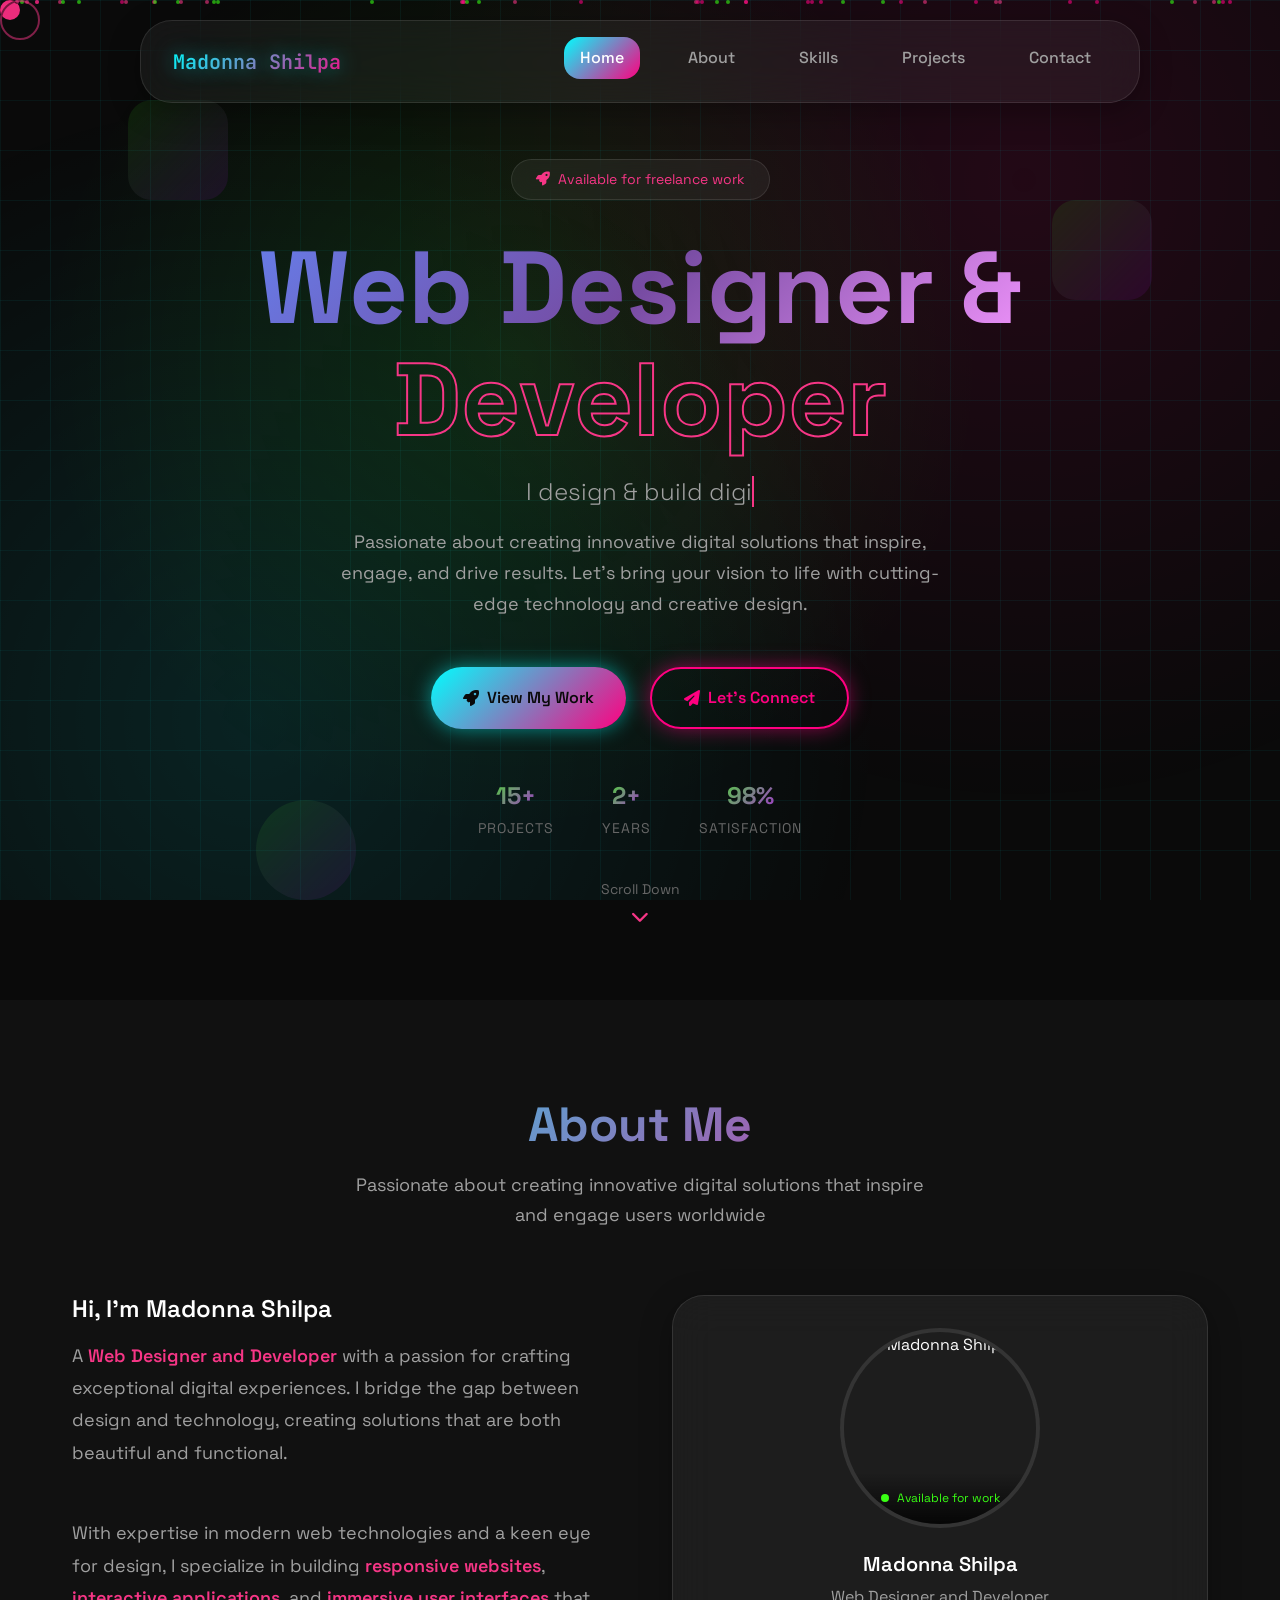
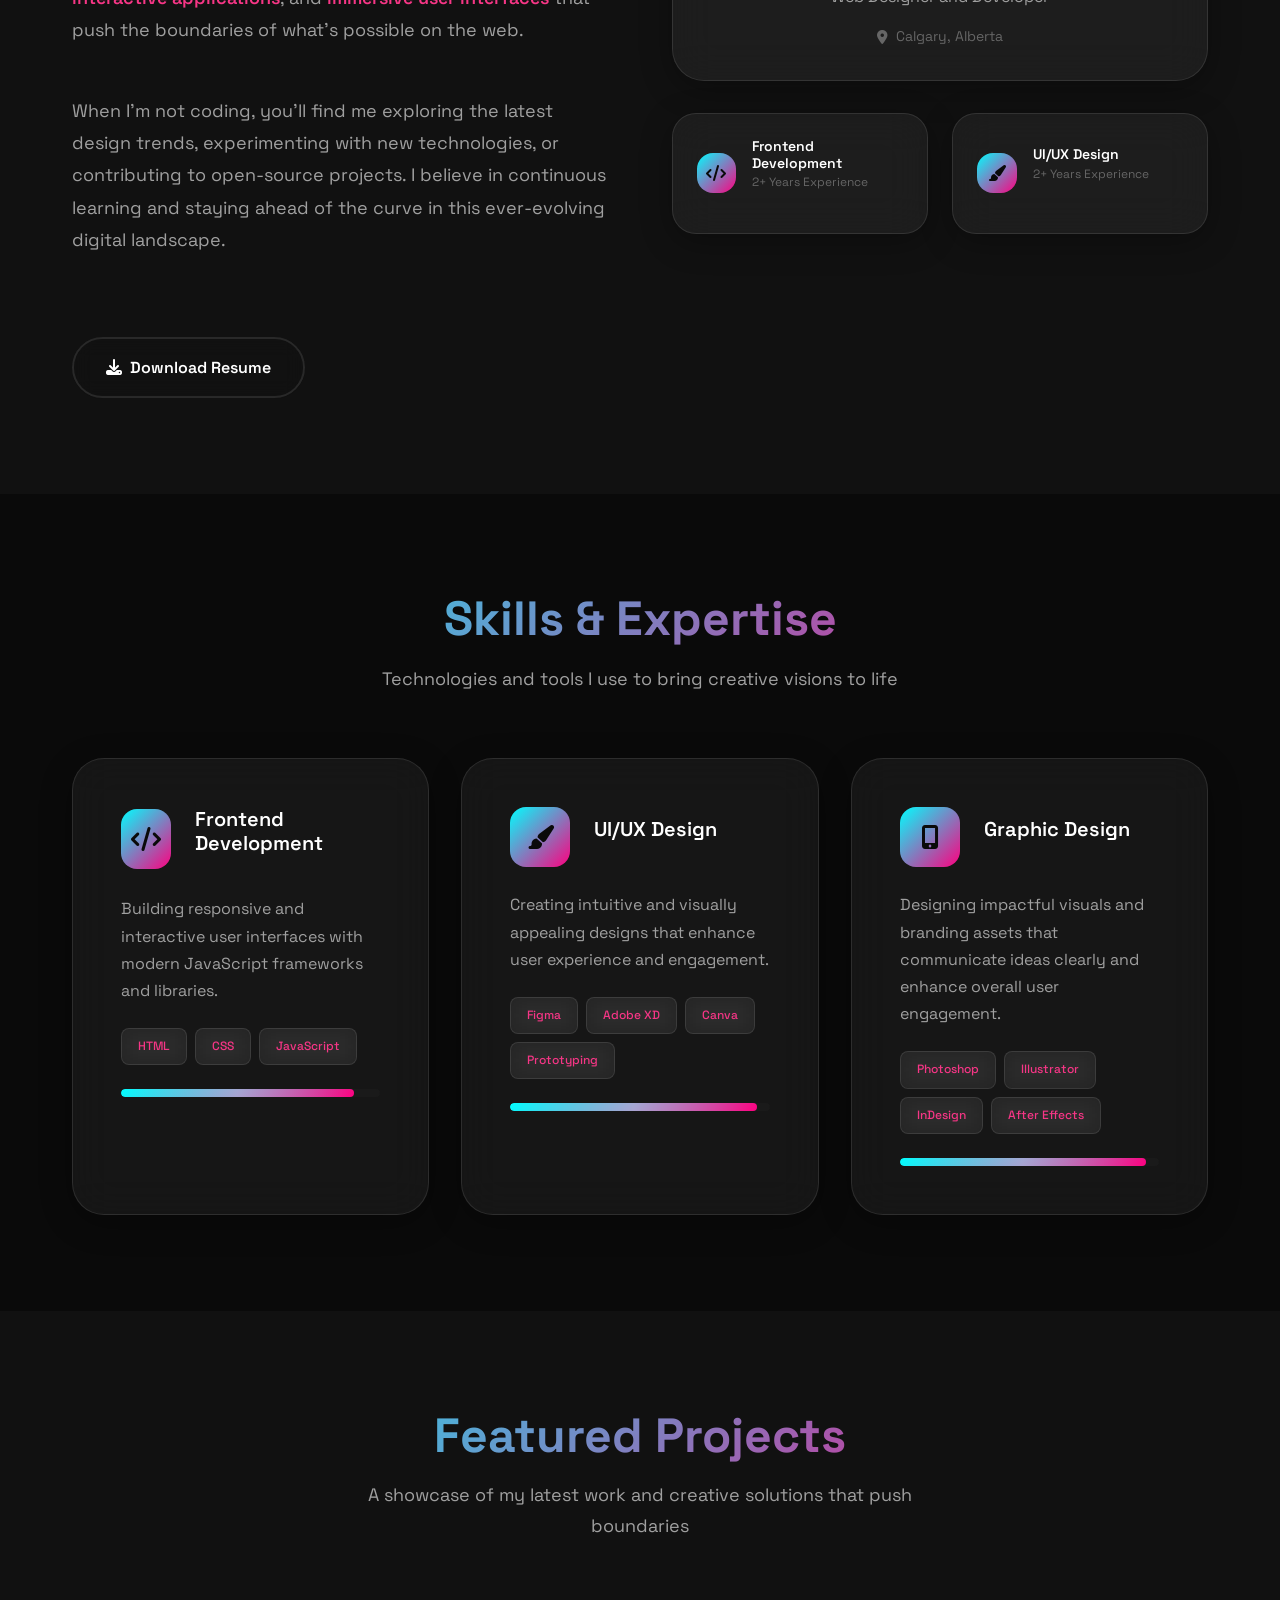
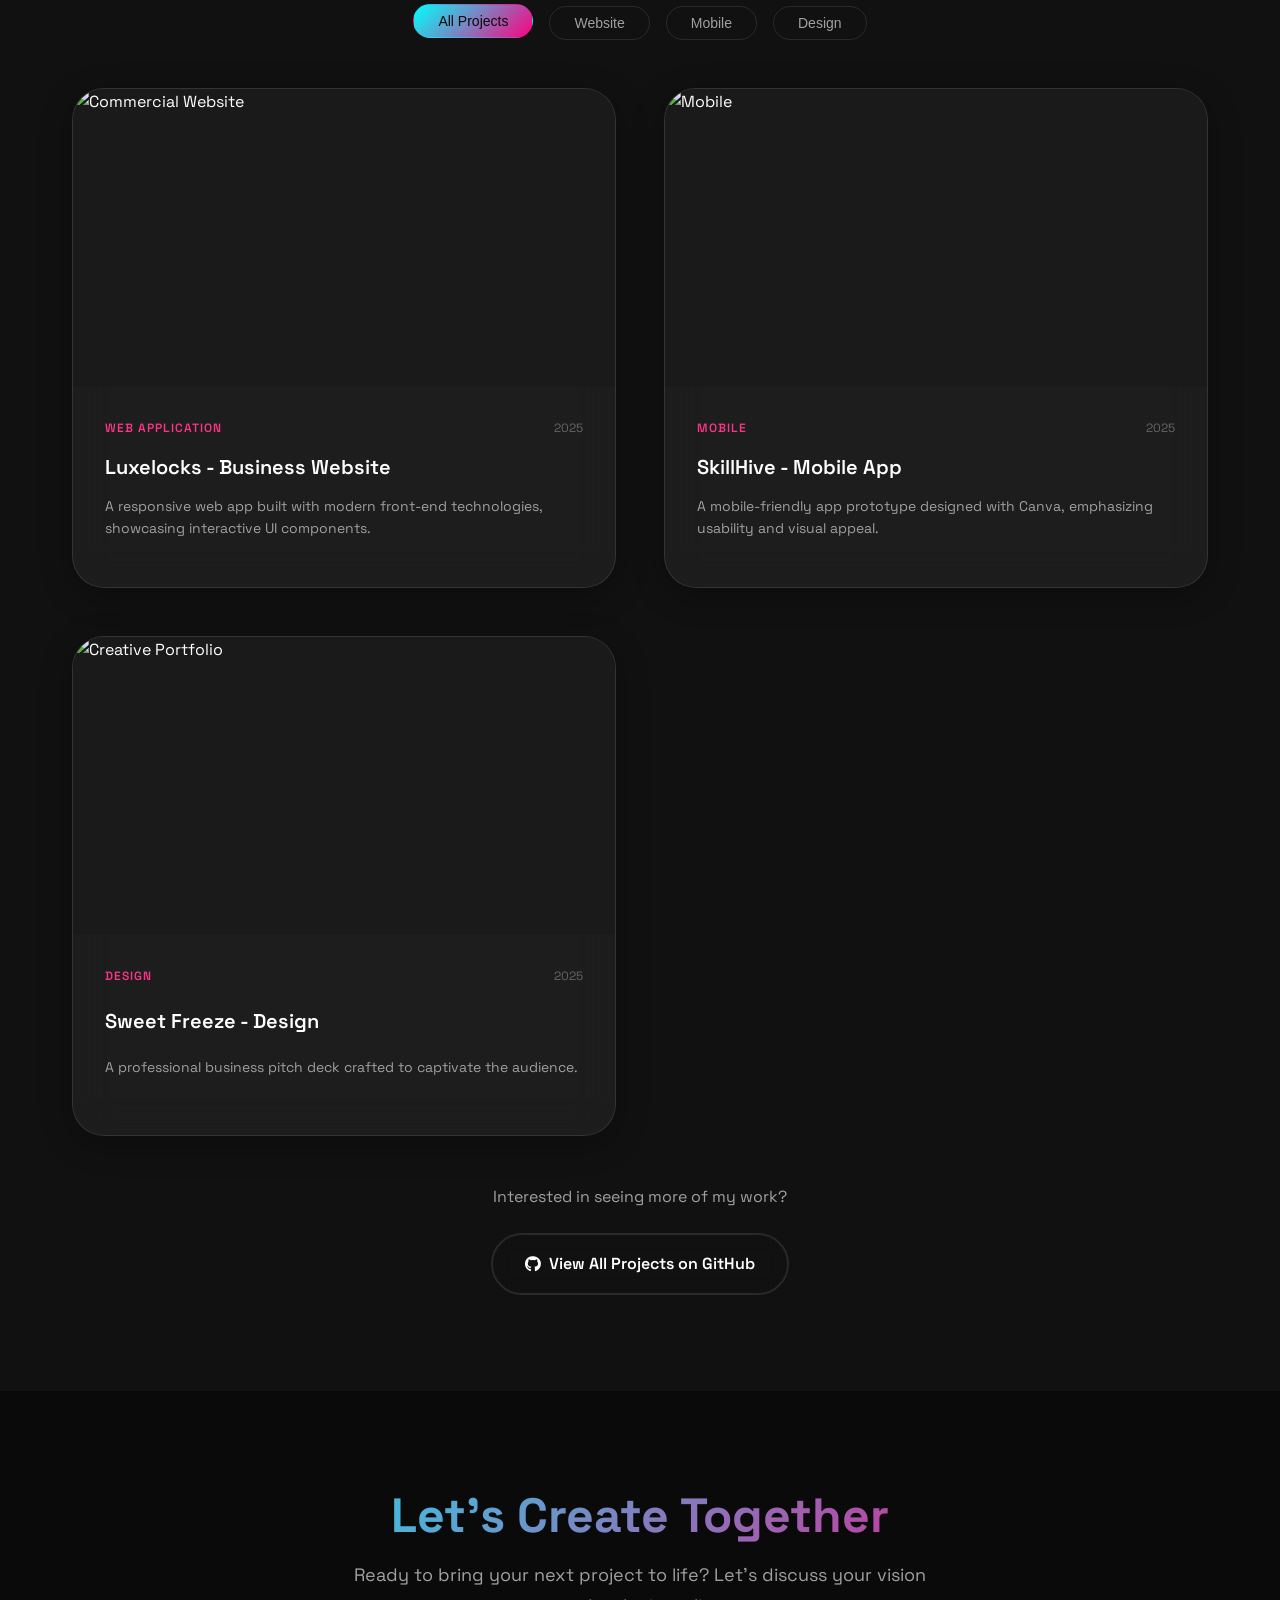
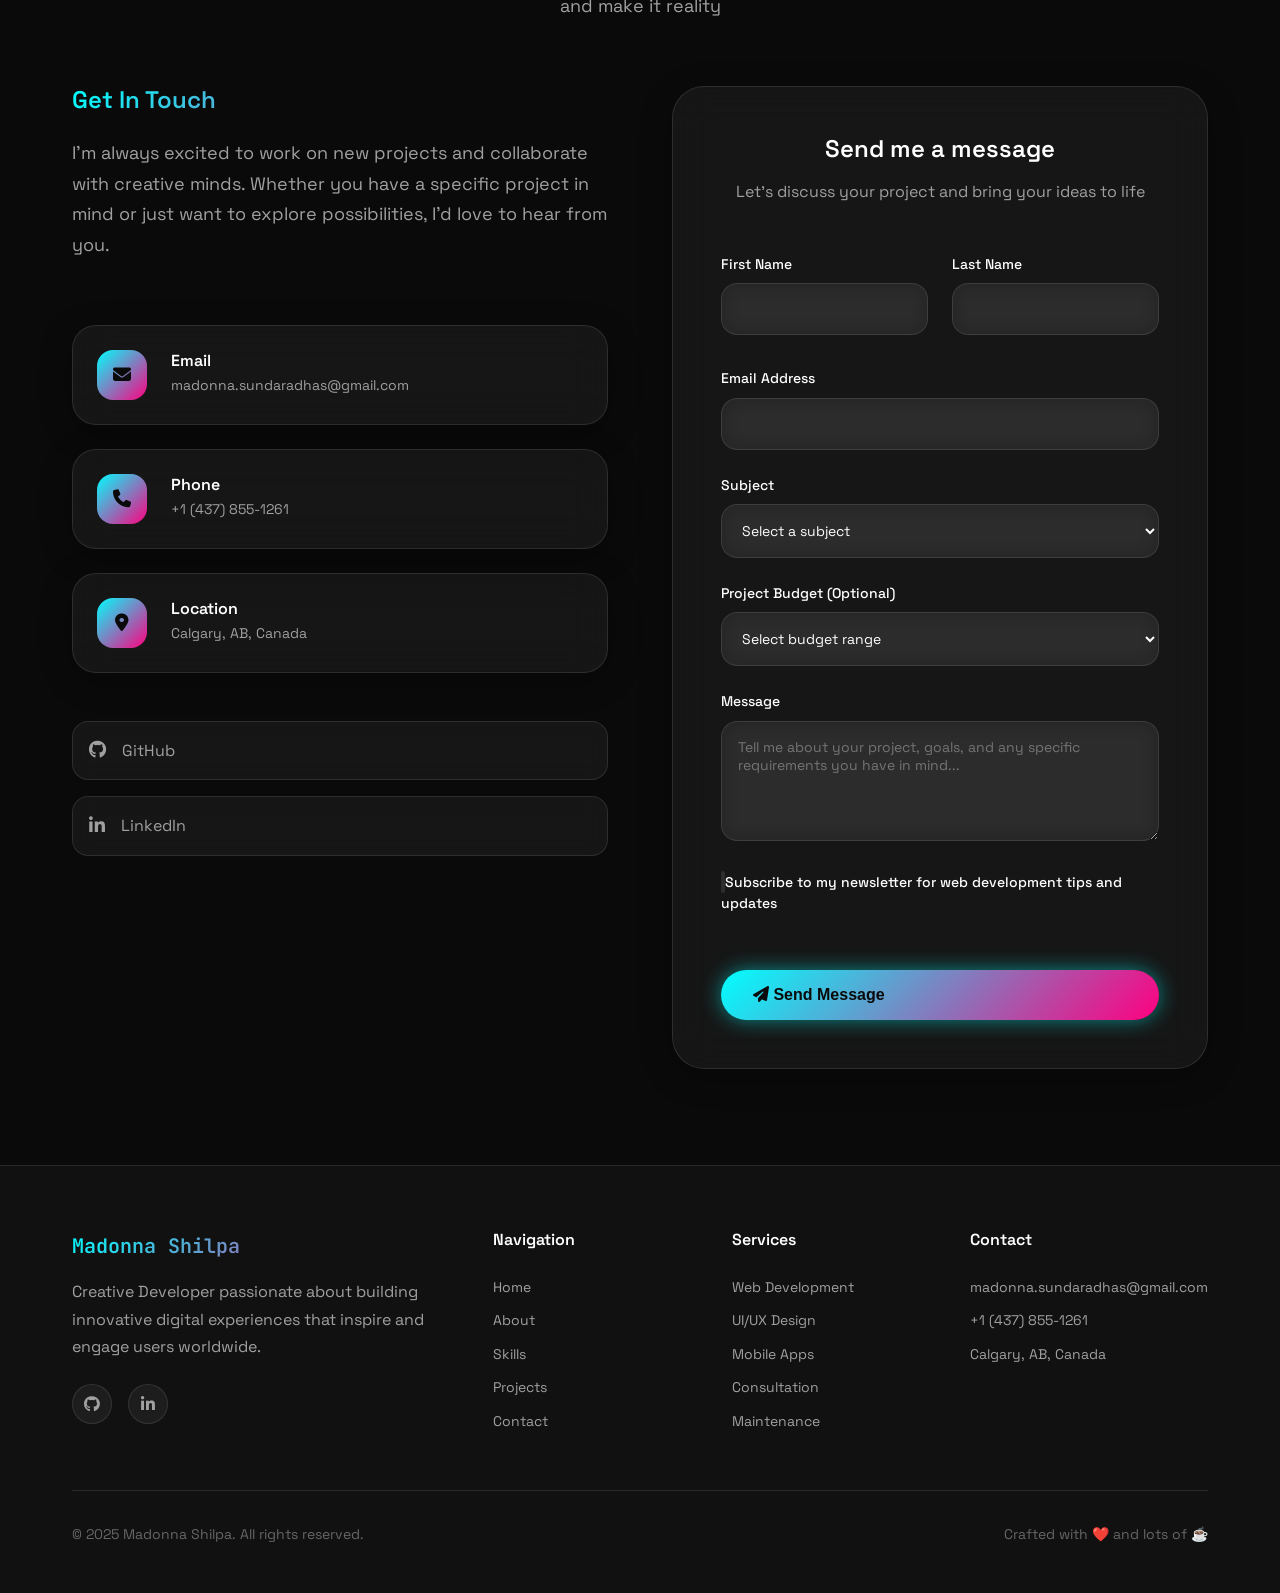
==== index.html @ b942487c "Add files via upload HTML, CSS and JS file" ====
<!DOCTYPE html>
<html lang="en">

<head>
    <meta charset="UTF-8">
    <meta name="viewport" content="width=device-width, initial-scale=1.0">
    <meta name="description"
        content="Madonna Shilpa - Web Designer and Developer specializing in modern web experiences and innovative digital solutions">
    <meta name="keywords" content="web developer, ui designer, creative developer, portfolio, modern web design">
    <meta name="author" content="Madonna Shilpa">

    <!-- Open Graph Meta Tags -->
    <meta property="og:title" content="Madonna Shilpa - Web Designer and Developer">
    <meta property="og:description" content="Innovative digital experiences that push boundaries">
    <meta property="og:type" content="website">
    <meta property="og:url" content="https://yourwebsite.com">
    <meta property="og:image" content="https://yourwebsite.com/assets/images/og-image.jpg">

    <!-- Twitter Meta Tags -->
    <meta name="twitter:card" content="summary_large_image">
    <meta name="twitter:title" content="Madonna Shilpa - Creative Developer">
    <meta name="twitter:description" content="Innovative digital experiences that push boundaries">

    <title>Madonna Shilpa - Creative Developer | Modern Web Design & Development</title>

    <!-- Favicon -->
    <link rel="icon" type="image/x-icon" href="assets/images/favicon.ico">
    <link rel="apple-touch-icon" href="assets/images/apple-touch-icon.png">

    <!-- Preload Critical Resources -->
    <link rel="preconnect" href="https://fonts.googleapis.com">
    <link rel="preconnect" href="https://fonts.gstatic.com" crossorigin>

    <!-- Google Fonts -->
    <link
        href="https://fonts.googleapis.com/css2?family=Space+Grotesk:wght@300;400;500;600;700&family=JetBrains+Mono:wght@400;500;600&display=swap"
        rel="stylesheet">

    <!-- Font Awesome Icons -->
    <link rel="stylesheet" href="https://cdnjs.cloudflare.com/ajax/libs/font-awesome/6.5.0/css/all.min.css"
        integrity="sha512-Avb2QiuDEEvB4bZJYdft2mNjVShBftLdPG8FJ0V7irTLQ8Uo0qcPxh4Plq7G5tGm0rU+1SPhVotteLpBERwTkw=="
        crossorigin="anonymous" referrerpolicy="no-referrer">

    <!-- Main Stylesheet -->
    <link rel="stylesheet" href="styles.css">
</head>

<body>
    <!-- Loading Screen -->
    <div class="loader" id="loader">
        <div class="loader-content">
            <div class="loader-text">LOADING</div>
            <div class="loader-progress">
                <div class="loader-bar"></div>
            </div>
        </div>
    </div>

    <!-- Custom Cursor -->
    <div class="cursor" id="cursor"></div>
    <div class="cursor-follower" id="cursorFollower"></div>

    <!-- Animated Background -->
    <div class="bg-animation">
        <div class="neural-network"></div>
        <div class="floating-particles" id="particles"></div>
        <div class="grid-overlay"></div>
    </div>

    <!-- Navigation -->
    <nav class="navbar glass" id="navbar">
        <div class="nav-container">
            <div class="logo">
                <span>Madonna Shilpa</span>
            </div>
            <ul class="nav-menu" id="navMenu">
                <li><a href="#home" class="nav-link active"><span>Home</span></a></li>
                <li><a href="#about" class="nav-link"><span>About</span></a></li>
                <li><a href="#skills" class="nav-link"><span>Skills</span></a></li>
                <li><a href="#projects" class="nav-link"><span>Projects</span></a></li>
                <li><a href="#contact" class="nav-link"><span>Contact</span></a></li>
            </ul>
            <button class="hamburger" id="hamburger" aria-label="Toggle mobile menu">
                <span></span>
                <span></span>
                <span></span>
            </button>
        </div>
    </nav>

    <!-- Hero Section -->
    <section id="home" class="hero">
        <!-- 3D Floating Elements -->
        <div class="floating-3d"></div>
        <div class="floating-3d"></div>
        <div class="floating-3d"></div>

        <div class="hero-content">
            <div class="hero-badge fade-in">
                <i class="fas fa-rocket"></i>
                Available for freelance work
            </div>

            <h1 class="hero-title fade-in">
                <span class="text-gradient">Web Designer &</span><br>
                <span class="text-outline">Developer</span>
            </h1>

            <p class="hero-subtitle fade-in">
                I design & build <span class="typing-text" id="typingText">digital experiences</span>
            </p>

            <p class="hero-description fade-in">
                Passionate about creating innovative digital solutions that inspire, engage, and drive results.
                Let's bring your vision to life with cutting-edge technology and creative design.
            </p>

            <div class="hero-buttons fade-in">
                <a href="#projects" class="btn btn-primary">
                    <i class="fas fa-rocket"></i>
                    <span>View My Work</span>
                </a>
                <a href="#contact" class="btn btn-secondary">
                    <i class="fas fa-paper-plane"></i>
                    <span>Let's Connect</span>
                </a>
            </div>

            <div class="hero-stats fade-in">
                <div class="stat">
                    <span class="stat-number">15+</span>
                    <span class="stat-label">Projects</span>
                </div>
                <div class="stat">
                    <span class="stat-number">2+</span>
                    <span class="stat-label">Years</span>
                </div>
                <div class="stat">
                    <span class="stat-number">98%</span>
                    <span class="stat-label">Satisfaction</span>
                </div>
            </div>
        </div>

        <div class="hero-scroll">
            <div class="scroll-indicator">
                <span>Scroll Down</span>
                <i class="fas fa-chevron-down"></i>
            </div>
        </div>
    </section>

    <!-- About Section -->
    <section id="about" class="about section">
        <div class="container">
            <div class="section-header fade-in">
                <h2 class="section-title">About Me</h2>
                <p class="section-subtitle">
                    Passionate about creating innovative digital solutions that inspire and engage users worldwide
                </p>
            </div>

            <div class="about-content">
                <div class="about-text slide-left">
                    <div class="text-block">
                        <h3>Hi, I'm Madonna Shilpa</h3>
                        <p>
                            A <span class="highlight-text">Web Designer and Developer</span> with a passion for crafting
                            exceptional digital experiences.
                            I bridge the gap between design and technology, creating solutions that are both beautiful
                            and functional.
                        </p>
                    </div>

                    <div class="text-block">
                        <p>
                            With expertise in modern web technologies and a keen eye for design, I specialize in
                            building
                            <span class="highlight-text">responsive websites</span>, <span
                                class="highlight-text">interactive applications</span>,
                            and <span class="highlight-text">immersive user interfaces</span> that push the boundaries
                            of what's possible on the web.
                        </p>
                    </div>

                    <div class="text-block">
                        <p>
                            When I'm not coding, you'll find me exploring the latest design trends, experimenting with
                            new technologies,
                            or contributing to open-source projects. I believe in continuous learning and staying ahead
                            of the curve
                            in this ever-evolving digital landscape.
                        </p>
                    </div>

                    <div class="about-cta">
                        <a href="assets/files/resume.pdf" class="btn btn-outline" target="_blank">
                            <i class="fas fa-download"></i>
                            Download Resume
                        </a>
                    </div>
                </div>

                <div class="about-visual slide-right">
                    <div class="profile-card glass">
                        <div class="profile-image">
                            <!-- Replace with your actual photo -->
                            <img src="assets/images/profile.jpg" alt="Madonna Shilpa" loading="lazy">
                            <div class="profile-overlay">
                                <div class="profile-status">
                                    <span class="status-dot"></span>
                                    Available for work
                                </div>
                            </div>
                        </div>

                        <div class="profile-info">
                            <h4>Madonna Shilpa</h4>
                            <p>Web Designer and Developer</p>
                            <div class="profile-location">
                                <i class="fas fa-map-marker-alt"></i>
                                Calgary, Alberta
                            </div>
                        </div>
                    </div>

                    <div class="experience-grid">
                        <div class="experience-item glass">
                            <div class="exp-icon">
                                <i class="fas fa-code"></i>
                            </div>
                            <div class="exp-content">
                                <h5>Frontend Development</h5>
                                <p>2+ Years Experience</p>
                            </div>
                        </div>

                        <div class="experience-item glass">
                            <div class="exp-icon">
                                <i class="fas fa-paint-brush"></i>
                            </div>
                            <div class="exp-content">
                                <h5>UI/UX Design</h5>
                                <p>2+ Years Experience</p>
                            </div>
                        </div>
                    </div>
                </div>
            </div>
        </div>
    </section>

    <!-- Skills Section -->
    <section id="skills" class="skills section">
        <div class="container">
            <div class="section-header fade-in">
                <h2 class="section-title">Skills & Expertise</h2>
                <p class="section-subtitle">
                    Technologies and tools I use to bring creative visions to life
                </p>
            </div>

            <div class="skills-container">
                <div class="skill-card glass fade-in">
                    <div class="skill-header">
                        <div class="skill-icon">
                            <i class="fas fa-code"></i>
                        </div>
                        <h3 class="skill-title">Frontend Development</h3>
                    </div>
                    <p class="skill-description">
                        Building responsive and interactive user interfaces with modern JavaScript frameworks and
                        libraries.
                    </p>
                    <div class="skill-technologies">
                        <span class="tech-tag">HTML</span>
                        <span class="tech-tag">CSS</span>
                        <span class="tech-tag">JavaScript</span>
                    </div>
                    <div class="skill-progress">
                        <div class="skill-progress-bar" data-width="90%"></div>
                    </div>
                </div>

                <div class="skill-card glass fade-in">
                    <div class="skill-header">
                        <div class="skill-icon">
                            <i class="fas fa-paint-brush"></i>
                        </div>
                        <h3 class="skill-title">UI/UX Design</h3>
                    </div>
                    <p class="skill-description">
                        Creating intuitive and visually appealing designs that enhance user experience and engagement.
                    </p>
                    <div class="skill-technologies">
                        <span class="tech-tag">Figma</span>
                        <span class="tech-tag">Adobe XD</span>
                        <span class="tech-tag">Canva</span>
                        <span class="tech-tag">Prototyping</span>
                    </div>
                    <div class="skill-progress">
                        <div class="skill-progress-bar" data-width="95%"></div>
                    </div>
                </div>

                <div class="skill-card glass fade-in">
                    <div class="skill-header">
                        <div class="skill-icon">
                            <i class="fas fa-mobile-alt"></i>
                        </div>
                        <h3 class="skill-title">Graphic Design</h3>
                    </div>
                    <p class="skill-description">
                        Designing impactful visuals and branding assets that communicate ideas clearly and enhance overall user engagement.
                    </p>
                    <div class="skill-technologies">
                        <span class="tech-tag">Photoshop</span>
                        <span class="tech-tag">Illustrator</span>
                        <span class="tech-tag">InDesign</span>
                        <span class="tech-tag">After Effects</span>
                    </div>
                    <div class="skill-progress">
                        <div class="skill-progress-bar" data-width="95%"></div>
                    </div>
                </div>
            </div>
        </div>
    </section>

    <!-- Projects Section -->
    <section id="projects" class="projects section">
        <div class="container">
            <div class="section-header fade-in">
                <h2 class="section-title">Featured Projects</h2>
                <p class="section-subtitle">
                    A showcase of my latest work and creative solutions that push boundaries
                </p>
            </div>

            <div class="projects-filter fade-in">
                <button class="filter-btn active" data-filter="all">All Projects</button>
                <button class="filter-btn" data-filter="web">Website</button>
                <button class="filter-btn" data-filter="mobile">Mobile</button>
                <button class="filter-btn" data-filter="design">Design</button>
            </div>

            <div class="projects-grid">
                <article class="project-card glass fade-in" data-category="web">
                    <div class="project-image">
                        <img src="assets/images/projects/website.jpg" alt="Commercial Website" loading="lazy">
                        <div class="project-overlay">
                            <div class="project-links">
                                <a href="https://madonna1094.github.io/cprg-218-lab-5/" class="project-link" aria-label="View Live Demo">
                                    <i class="fas fa-external-link-alt"></i>
                                </a>
                                <a href="https://github.com/Madonna1094/cprg-218-lab-5.git" class="project-link" aria-label="View Source Code">
                                    <i class="fab fa-github"></i>
                                </a>
                            </div>
                        </div>
                    </div>
                    <div class="project-content">
                        <div class="project-meta">
                            <span class="project-type">Web Application</span>
                            <span class="project-year">2025</span>
                        </div>
                        <h3 class="project-title">Luxelocks - Business Website</h3>
                        <p class="project-description">
                            A responsive web app built with modern front-end technologies, showcasing interactive UI components.
                        </p>
                    </div>
                </article>

                <article class="project-card glass fade-in" data-category="mobile">
                    <div class="project-image">
                        <img src="assets/images/projects/mobileapp.jpg" alt="Mobile" loading="lazy">
                        <div class="project-overlay">
                            <div class="project-links">
                                <a href="https://madonnashilpauxdesign.my.canva.site/" class="project-link" aria-label="View Live Demo">
                                    <i class="fas fa-external-link-alt"></i>
                                </a>
                            </div>
                        </div>
                    </div>
                    <div class="project-content">
                        <div class="project-meta">
                            <span class="project-type">Mobile</span>
                            <span class="project-year">2025</span>
                        </div>
                        <h3 class="project-title">SkillHive - Mobile App</h3>
                        <p class="project-description">
                            A mobile-friendly app prototype designed with Canva, emphasizing usability and visual appeal.
                        </p>
                    </div>
                </article>

                <article class="project-card glass fade-in" data-category="design">
                    <div class="project-image">
                        <img src="assets/images/projects/graphicdesign.jpg" alt="Creative Portfolio" loading="lazy">
                        <div class="project-overlay">
                            <div class="project-links">
                                <a href="https://madonnashilpauxdesign.my.canva.site/white-green-simple-and-professional-business-pitch-deck-presentation" class="project-link" aria-label="View Live Demo">
                                    <i class="fas fa-external-link-alt"></i>
                                </a>
                            </div>
                        </div>
                    </div>
                    <div class="project-content">
                        <div class="project-meta">
                            <span class="project-type">Design</span>
                            <span class="project-year">2025</span>
                        </div>
                        <h3 class="project-title">Sweet Freeze - Design</h3>
                        <p class="project-description">
                            A professional business pitch deck crafted to captivate the audience.
                        </p>
                    </div>
                </article>
            </div>

            <div class="projects-cta fade-in">
                <p>Interested in seeing more of my work?</p>
                <a href="https://github.com/Madonna1094/" class="btn btn-outline" target="_blank">
                    <i class="fab fa-github"></i>
                    View All Projects on GitHub
                </a>
            </div>
        </div>
    </section>

    <!-- Contact Section -->
    <section id="contact" class="contact section">
        <div class="container">
            <div class="section-header fade-in">
                <h2 class="section-title">Let's Create Together</h2>
                <p class="section-subtitle">
                    Ready to bring your next project to life? Let's discuss your vision and make it reality
                </p>
            </div>

            <div class="contact-container">
                <div class="contact-info slide-left">
                    <div class="contact-intro">
                        <h3>Get In Touch</h3>
                        <p>
                            I'm always excited to work on new projects and collaborate with creative minds.
                            Whether you have a specific project in mind or just want to explore possibilities,
                            I'd love to hear from you.
                        </p>
                    </div>

                    <div class="contact-methods">
                        <div class="contact-method glass">
                            <div class="method-icon">
                                <i class="fas fa-envelope"></i>
                            </div>
                            <div class="method-info">
                                <h4>Email</h4>
                                <a href="mailto:madonna.sundaradhas@gmail.com">madonna.sundaradhas@gmail.com</a>
                            </div>
                        </div>

                        <div class="contact-method glass">
                            <div class="method-icon">
                                <i class="fas fa-phone"></i>
                            </div>
                            <div class="method-info">
                                <h4>Phone</h4>
                                <a href="tel:+14378551261">+1 (437) 855-1261</a>
                            </div>
                        </div>

                        <div class="contact-method glass">
                            <div class="method-icon">
                                <i class="fas fa-map-marker-alt"></i>
                            </div>
                            <div class="method-info">
                                <h4>Location</h4>
                                <span>Calgary, AB, Canada</span>
                            </div>
                        </div>
                    </div>

                    <div class="social-links">
                        <a href="https://github.com/yourusername" class="social-link" target="_blank"
                            aria-label="GitHub">
                            <i class="fab fa-github"></i>
                            <span>GitHub</span>
                        </a>
                        <a href="https://www.linkedin.com/in/madonna-shilpa-a2a618138/" class="social-link" target="_blank"
                            aria-label="LinkedIn">
                            <i class="fab fa-linkedin-in"></i>
                            <span>LinkedIn</span>
                        </a>
                        <!-- <a href="https://twitter.com/yourusername" class="social-link" target="_blank"
                            aria-label="Twitter">
                            <i class="fab fa-twitter"></i>
                            <span>Twitter</span>
                        </a>
                        <a href="https://dribbble.com/yourusername" class="social-link" target="_blank"
                            aria-label="Dribbble">
                            <i class="fab fa-dribbble"></i>
                            <span>Dribbble</span>
                        </a>
                        <a href="https://behance.net/yourusername" class="social-link" target="_blank"
                            aria-label="Behance">
                            <i class="fab fa-behance"></i>
                            <span>Behance</span>
                        </a> -->
                    </div>
                </div>

                <form class="contact-form glass slide-right" id="contactForm" novalidate>
                    <div class="form-header">
                        <h3>Send me a message</h3>
                        <p>Let's discuss your project and bring your ideas to life</p>
                    </div>

                    <div class="form-row">
                        <div class="form-group">
                            <label for="firstName">First Name</label>
                            <input type="text" id="firstName" name="firstName" required>
                            <span class="form-error"></span>
                        </div>
                        <div class="form-group">
                            <label for="lastName">Last Name</label>
                            <input type="text" id="lastName" name="lastName" required>
                            <span class="form-error"></span>
                        </div>
                    </div>

                    <div class="form-group">
                        <label for="email">Email Address</label>
                        <input type="email" id="email" name="email" required>
                        <span class="form-error"></span>
                    </div>

                    <div class="form-group">
                        <label for="subject">Subject</label>
                        <select id="subject" class="subject" name="subject" required>
                            <option value="">Select a subject</option>
                            <option value="web-development">Web Development</option>
                            <option value="ui-ux-design">UI/UX Design</option>
                            <option value="consultation">Consultation</option>
                            <option value="collaboration">Collaboration</option>
                            <option value="other">Other</option>
                        </select>
                        <span class="form-error"></span>
                    </div>

                    <div class="form-group">
                        <label for="budget">Project Budget (Optional)</label>
                        <select id="budget" class="subject" name="budget">
                            <option value="">Select budget range</option>
                            <option value="under-5k">Under $5,000</option>
                            <option value="5k-10k">$5,000 - $10,000</option>
                            <option value="10k-25k">$10,000 - $25,000</option>
                            <option value="25k-plus">$25,000+</option>
                        </select>
                    </div>

                    <div class="form-group">
                        <label for="message">Message</label>
                        <textarea id="message" name="message" required
                            placeholder="Tell me about your project, goals, and any specific requirements you have in mind..."></textarea>
                        <span class="form-error"></span>
                    </div>

                    <div class="form-group checkbox-group">
                        <label class="checkbox-label">
                            <input type="checkbox" id="newsletter" name="newsletter">
                            <span class="checkbox-custom"></span>
                            Subscribe to my newsletter for web development tips and updates
                        </label>
                    </div>

                    <button type="submit" class="btn btn-primary btn-submit">
                        <span class="btn-text">
                            <i class="fas fa-paper-plane"></i>
                            Send Message
                        </span>
                        <span class="btn-loading">
                            <i class="fas fa-spinner fa-spin"></i>
                            Sending...
                        </span>
                    </button>

                    <div class="form-success" id="formSuccess">
                        <i class="fas fa-check-circle"></i>
                        <p>Thank you! Your message has been sent successfully. I'll get back to you within 24 hours.</p>
                    </div>
                </form>
            </div>
        </div>
    </section>

    <!-- Footer -->
    <footer class="footer">
        <div class="container">
            <div class="footer-content">
                <div class="footer-info">
                    <div class="footer-logo">
                        <span>Madonna Shilpa</span>
                    </div>
                    <p class="footer-description">
                        Creative Developer passionate about building innovative digital experiences
                        that inspire and engage users worldwide.
                    </p>
                    <div class="footer-social">
                        <a href="https://github.com/Madonna1094/" target="_blank" aria-label="GitHub">
                            <i class="fab fa-github"></i>
                        </a>
                        <a href="https://www.linkedin.com/in/madonna-shilpa-a2a618138/" target="_blank" aria-label="LinkedIn">
                            <i class="fab fa-linkedin-in"></i>
                        </a>
                        <!-- <a href="https://twitter.com/yourusername" target="_blank" aria-label="Twitter">
                            <i class="fab fa-twitter"></i>
                        </a>
                        <a href="https://dribbble.com/yourusername" target="_blank" aria-label="Dribbble">
                            <i class="fab fa-dribbble"></i>
                        </a> -->
                    </div>
                </div>

                <div class="footer-links">
                    <div class="footer-column">
                        <h4>Navigation</h4>
                        <ul>
                            <li><a href="#home">Home</a></li>
                            <li><a href="#about">About</a></li>
                            <li><a href="#skills">Skills</a></li>
                            <li><a href="#projects">Projects</a></li>
                            <li><a href="#contact">Contact</a></li>
                        </ul>
                    </div>

                    <div class="footer-column">
                        <h4>Services</h4>
                        <ul>
                            <li><a href="#">Web Development</a></li>
                            <li><a href="#">UI/UX Design</a></li>
                            <li><a href="#">Mobile Apps</a></li>
                            <li><a href="#">Consultation</a></li>
                            <li><a href="#">Maintenance</a></li>
                        </ul>
                    </div>

                    <div class="footer-column">
                        <h4>Contact</h4>
                        <ul>
                            <li><a href="mailto:madonna.sundaradhas@gmail.com">madonna.sundaradhas@gmail.com</a></li>
                            <li><a href="tel:+14378551261">+1 (437) 855-1261</a></li>
                            <li><span>Calgary, AB, Canada</span></li>
                        </ul>
                    </div>
                </div>
            </div>

            <div class="footer-bottom">
                <div class="footer-copyright">
                    <p>&copy; 2025 Madonna Shilpa. All rights reserved.</p>
                </div>
                <div class="footer-credits">
                    <p>Crafted with <span class="heart">❤️</span> and lots of <span class="coffee">☕</span></p>
                </div>
            </div>
        </div>
    </footer>

    <!-- Back to Top Button -->
    <button class="back-to-top" id="backToTop" aria-label="Back to top">
        <i class="fas fa-chevron-up"></i>
    </button>

    <!-- Main JavaScript -->
    <script src="script.js"></script>
</body>

</html>
---- styles.css ----
/* ===== MODERN CSS VARIABLES ===== */
:root {
    /* Neon & Cyber Colors */
    --neon-cyan: #f63686;
    --neon-pink: #ff0080;
    --neon-green: #39ff14;
    --neon-purple: #bf00ff;
    --electric-blue: #0080ff;

    /* Glass & Blur Effects */
    --glass-bg: rgba(255, 255, 255, 0.05);
    --glass-border: rgba(255, 255, 255, 0.1);
    --glass-shadow: 0 8px 32px rgba(0, 0, 0, 0.3);

    /* Dark Theme */
    --bg-primary: #0a0a0a;
    --bg-secondary: #111111;
    --bg-tertiary: #1a1a1a;
    --text-primary: #ffffff;
    --text-secondary: #a0a0a0;
    --text-muted: #666666;

    /* Gradients */
    --gradient-cyber: linear-gradient(135deg, #00ffff 0%, #ff0080 100%);
    --gradient-neon: linear-gradient(135deg, #39ff14 0%, #bf00ff 100%);
    --gradient-electric: linear-gradient(135deg, #33ecec 0%, #00ffff 100%);
    --gradient-mesh: linear-gradient(135deg, #667eea 0%, #764ba2 50%, #f093fb 100%);

    /* Shadows */
    --shadow-neon: 0 0 20px rgba(0, 255, 255, 0.5);
    --shadow-pink: 0 0 20px rgba(255, 0, 128, 0.5);
    --shadow-green: 0 0 20px rgba(57, 255, 20, 0.5);
    --shadow-soft: 0 10px 40px rgba(0, 0, 0, 0.4);
    --shadow-hover: 0 20px 60px rgba(0, 0, 0, 0.5);

    /* Transitions */
    --transition-fast: 0.2s ease;
    --transition-smooth: 0.3s ease;
    --transition-slow: 0.5s ease;

    /* Typography */
    --font-primary: 'Space Grotesk', sans-serif;
    --font-mono: 'JetBrains Mono', monospace;
    --font-size-xs: 0.75rem;
    --font-size-sm: 0.875rem;
    --font-size-base: 1rem;
    --font-size-lg: 1.125rem;
    --font-size-xl: 1.25rem;
    --font-size-2xl: 1.5rem;
    --font-size-3xl: 2rem;
    --font-size-4xl: 2.5rem;
    --font-size-5xl: 3rem;

    /* Spacing */
    --space-xs: 0.5rem;
    --space-sm: 1rem;
    --space-md: 1.5rem;
    --space-lg: 2rem;
    --space-xl: 3rem;
    --space-2xl: 4rem;
    --space-3xl: 6rem;

    /* Border Radius */
    --radius-sm: 0.5rem;
    --radius-md: 1rem;
    --radius-lg: 1.5rem;
    --radius-xl: 2rem;
    --radius-full: 50px;
}

/* ===== BASE STYLES ===== */
* {
    margin: 0;
    padding: 0;
    box-sizing: border-box;
}

*::before,
*::after {
    box-sizing: border-box;
}

html {
    scroll-behavior: smooth;
    overflow-x: hidden;
    font-size: 16px;
}

body {
    font-family: var(--font-primary);
    background: var(--bg-primary);
    color: var(--text-primary);
    line-height: 1.6;
    overflow-x: hidden;
    cursor: none;
    -webkit-font-smoothing: antialiased;
    -moz-osx-font-smoothing: grayscale;
}

/* ===== TYPOGRAPHY ===== */
h1,
h2,
h3,
h4,
h5,
h6 {
    font-weight: 600;
    line-height: 1.2;
    margin-bottom: var(--space-sm);
}

p {
    margin-bottom: var(--space-sm);
}

a {
    color: inherit;
    text-decoration: none;
    transition: var(--transition-smooth);
}

img {
    max-width: 100%;
    height: auto;
    display: block;
}

/* ===== CUSTOM CURSOR ===== */
.cursor {
    position: fixed;
    width: 20px;
    height: 20px;
    background: var(--neon-cyan);
    border-radius: 50%;
    pointer-events: none;
    z-index: 9999;
    mix-blend-mode: difference;
    transition: transform var(--transition-fast);
}

.cursor-follower {
    position: fixed;
    width: 40px;
    height: 40px;
    background: transparent;
    border: 2px solid var(--neon-cyan);
    border-radius: 50%;
    pointer-events: none;
    z-index: 9998;
    transition: all var(--transition-smooth);
    opacity: 0.5;
}

/* ===== LOADING SCREEN ===== */
.loader {
    position: fixed;
    top: 0;
    left: 0;
    width: 100%;
    height: 100%;
    background: var(--bg-primary);
    display: flex;
    align-items: center;
    justify-content: center;
    z-index: 10000;
    transition: opacity var(--transition-slow);
}

.loader.hidden {
    opacity: 0;
    pointer-events: none;
}

.loader-content {
    text-align: center;
}

.loader-text {
    font-family: var(--font-mono);
    font-size: var(--font-size-2xl);
    font-weight: 600;
    background: var(--gradient-cyber);
    -webkit-background-clip: text;
    -webkit-text-fill-color: transparent;
    background-clip: text;
    margin-bottom: var(--space-lg);
    animation: pulse 2s ease-in-out infinite;
}

.loader-progress {
    width: 200px;
    height: 4px;
    background: var(--bg-tertiary);
    border-radius: 2px;
    overflow: hidden;
}

.loader-bar {
    height: 100%;
    background: var(--gradient-cyber);
    width: 0;
    animation: loading 2s ease-in-out infinite;
}

@keyframes pulse {

    0%,
    100% {
        opacity: 0.6;
    }

    50% {
        opacity: 1;
    }
}

@keyframes loading {
    0% {
        width: 0;
    }

    50% {
        width: 70%;
    }

    100% {
        width: 100%;
    }
}

/* ===== ANIMATED BACKGROUND ===== */
.bg-animation {
    position: fixed;
    top: 0;
    left: 0;
    width: 100%;
    height: 100%;
    z-index: -2;
    overflow: hidden;
}

.neural-network {
    position: absolute;
    width: 100%;
    height: 100%;
    background:
        radial-gradient(circle at 20% 80%, rgba(0, 255, 255, 0.1) 0%, transparent 50%),
        radial-gradient(circle at 80% 20%, rgba(255, 0, 128, 0.1) 0%, transparent 50%),
        radial-gradient(circle at 40% 40%, rgba(57, 255, 20, 0.1) 0%, transparent 50%);
    animation: networkPulse 8s ease-in-out infinite;
}

@keyframes networkPulse {

    0%,
    100% {
        opacity: 0.3;
        transform: scale(1);
    }

    50% {
        opacity: 0.6;
        transform: scale(1.1);
    }
}

.floating-particles {
    position: absolute;
    width: 100%;
    height: 100%;
}

.particle {
    position: absolute;
    width: 4px;
    height: 4px;
    background: var(--neon-cyan);
    border-radius: 50%;
    animation: particleFloat 10s linear infinite;
    opacity: 0.6;
}

.particle:nth-child(2n) {
    background: var(--neon-pink);
    animation-duration: 12s;
}

.particle:nth-child(3n) {
    background: var(--neon-green);
    animation-duration: 8s;
}

@keyframes particleFloat {
    0% {
        transform: translateY(100vh) rotate(0deg);
        opacity: 0;
    }

    10% {
        opacity: 0.6;
    }

    90% {
        opacity: 0.6;
    }

    100% {
        transform: translateY(-100vh) rotate(360deg);
        opacity: 0;
    }
}

.grid-overlay {
    position: absolute;
    width: 100%;
    height: 100%;
    background-image:
        linear-gradient(rgba(0, 255, 255, 0.05) 1px, transparent 1px),
        linear-gradient(90deg, rgba(0, 255, 255, 0.05) 1px, transparent 1px);
    background-size: 50px 50px;
    animation: gridMove 20s linear infinite;
}

@keyframes gridMove {
    0% {
        transform: translate(0, 0);
    }

    100% {
        transform: translate(50px, 50px);
    }
}

/* ===== GLASSMORPHISM COMPONENTS ===== */
.glass {
    background: var(--glass-bg);
    backdrop-filter: blur(20px);
    -webkit-backdrop-filter: blur(20px);
    border: 1px solid var(--glass-border);
    box-shadow: var(--glass-shadow);
}

/* ===== NAVIGATION ===== */
.navbar {
    position: fixed;
    top: 20px;
    left: 50%;
    transform: translateX(-50%);
    width: 90%;
    max-width: 1000px;
    z-index: 1000;
    border-radius: var(--radius-xl);
    transition: all var(--transition-smooth);
}

.nav-container {
    display: flex;
    justify-content: space-between;
    align-items: center;
    padding: var(--space-sm) var(--space-lg);
}

.logo {
    font-family: var(--font-mono);
    font-size: var(--font-size-xl);
    font-weight: 600;
    background: var(--gradient-cyber);
    -webkit-background-clip: text;
    -webkit-text-fill-color: transparent;
    background-clip: text;
    text-shadow: var(--shadow-neon);
}

.logo span {
    color: var(--neon-pink);
}

.nav-menu {
    display: flex;
    list-style: none;
    gap: var(--space-lg);
    align-items: center;
}

.nav-link {
            color: var(--text-secondary);
            text-decoration: none;
            font-weight: 500;
            transition: color var(--transition-smooth);
            padding: var(--space-xs) var(--space-sm);
            border-radius: var(--radius-md);
            position: relative;
            overflow: hidden;
            display: inline-block;
        }

        .nav-link::before {
            content: '';
            position: absolute;
            top: 0;
            left: -100%;
            width: 100%;
            height: 100%;
            background: var(--gradient-cyber);
            transition: left var(--transition-smooth);
            z-index: 0;
        }

        .nav-link:hover::before,
        .nav-link.active::before {
            left: 0;
        }

        .nav-link span {
            position: relative;
            z-index: 1;
        }

        .nav-link:hover,
        .nav-link.active {
            color: white;
        }

.hamburger {
    display: none;
    flex-direction: column;
    cursor: pointer;
    gap: 4px;
    background: none;
    border: none;
    padding: var(--space-xs);
}

.hamburger span {
    width: 25px;
    height: 3px;
    background: var(--neon-cyan);
    border-radius: 2px;
    transition: all var(--transition-smooth);
}

.hamburger.active span:nth-child(1) {
    transform: rotate(45deg) translate(8px, 8px);
}

.hamburger.active span:nth-child(2) {
    opacity: 0;
}

.hamburger.active span:nth-child(3) {
    transform: rotate(-45deg) translate(7px, -6px);
}

/* ===== UTILITY CLASSES ===== */
.container {
    max-width: 1200px;
    margin: 0 auto;
    padding: 0 var(--space-lg);
}

.section {
    padding: var(--space-3xl) 0;
    position: relative;
}

.section-header {
    text-align: center;
    margin-bottom: var(--space-2xl);
}

.section-title {
    font-size: clamp(var(--font-size-3xl), 5vw, var(--font-size-5xl));
    font-weight: 700;
    margin-bottom: var(--space-sm);
    background: var(--gradient-cyber);
    -webkit-background-clip: text;
    -webkit-text-fill-color: transparent;
    background-clip: text;
}

.section-subtitle {
    color: var(--text-secondary);
    font-size: var(--font-size-lg);
    max-width: 600px;
    margin: 0 auto;
    line-height: 1.7;
}

.text-gradient {
    background: var(--gradient-mesh);
    -webkit-background-clip: text;
    -webkit-text-fill-color: transparent;
    background-clip: text;
}

.text-outline {
    -webkit-text-stroke: 2px var(--neon-cyan);
    -webkit-text-fill-color: transparent;
}

.highlight-text {
    color: var(--neon-cyan);
    font-weight: 600;
}

/* ===== BUTTONS ===== */
.btn {
    display: inline-flex;
    align-items: center;
    gap: var(--space-xs);
    padding: var(--space-sm) var(--space-lg);
    border: none;
    border-radius: var(--radius-full);
    font-weight: 600;
    font-size: var(--font-size-base);
    text-decoration: none;
    transition: all var(--transition-smooth);
    cursor: pointer;
    position: relative;
    overflow: hidden;
    white-space: nowrap;
}

.btn-primary {
    background: var(--gradient-cyber);
    color: var(--bg-primary);
    box-shadow: var(--shadow-neon);
}

.btn-primary::before {
    content: '';
    position: absolute;
    top: 0;
    left: -100%;
    width: 100%;
    height: 100%;
    background: linear-gradient(90deg, transparent, rgba(255, 255, 255, 0.2), transparent);
    transition: left var(--transition-slow);
}

.btn-primary:hover::before {
    left: 100%;
}

.btn-primary:hover {
    transform: translateY(-3px);
    box-shadow: 0 0 30px rgba(0, 255, 255, 0.7);
}

.btn-secondary {
    background: transparent;
    color: var(--neon-pink);
    border: 2px solid var(--neon-pink);
    box-shadow: var(--shadow-pink);
}

.btn-secondary:hover {
    background: var(--neon-pink);
    color: var(--bg-primary);
    transform: translateY(-3px);
    box-shadow: 0 0 30px rgba(255, 0, 128, 0.7);
}

.btn-outline {
    background: transparent;
    color: var(--text-primary);
    border: 2px solid var(--glass-border);
    backdrop-filter: blur(10px);
}

.btn-outline:hover {
    background: var(--glass-bg);
    border-color: var(--neon-cyan);
    color: var(--neon-cyan);
    transform: translateY(-2px);
}

/* ===== HERO SECTION ===== */
.hero {
    min-height: 1000px;
    display: flex;
    align-items: center;
    justify-content: center;
    position: relative;
    overflow: hidden;
    text-align: center;
}

.hero-content {
    margin: 0 auto;
    padding: 0 var(--space-lg);
    z-index: 2;
}

.hero-badge {
    display: inline-flex;
    align-items: center;
    gap: var(--space-xs);
    padding: var(--space-xs) var(--space-md);
    background: var(--glass-bg);
    backdrop-filter: blur(10px);
    border: 1px solid var(--glass-border);
    border-radius: var(--radius-full);
    font-size: var(--font-size-sm);
    color: var(--neon-cyan);
    margin-bottom: var(--space-lg);
    animation: badgeGlow 2s ease-in-out infinite alternate;
}

@keyframes badgeGlow {
    from {
        box-shadow: 0 0 10px rgba(0, 255, 255, 0.3);
    }

    to {
        box-shadow: var(--shadow-neon);
    }
}

.hero-title {
    font-size: clamp(3rem, 8vw, 8rem);
    font-weight: 700;
    margin-bottom: var(--space-sm);
    line-height: 1.1;
}

.hero-subtitle {
    font-size: clamp(var(--font-size-lg), 3vw, var(--font-size-2xl));
    color: var(--text-secondary);
    margin-bottom: var(--space-sm);
    font-weight: 300;
}

.typing-text {
    border-right: 2px solid var(--neon-cyan);
    animation: blink 1s infinite;
}

@keyframes blink {

    0%,
    50% {
        border-color: transparent;
    }

    51%,
    100% {
        border-color: var(--neon-cyan);
    }
}

.hero-description {
    font-size: var(--font-size-lg);
    color: var(--text-secondary);
    line-height: 1.7;
    margin-bottom: var(--space-xl);
    max-width: 600px;
    margin-left: auto;
    margin-right: auto;
}

.hero-buttons {
    display: flex;
    gap: var(--space-md);
    justify-content: center;
    flex-wrap: wrap;
    margin-bottom: var(--space-xl);
}

.hero-stats {
    display: flex;
    justify-content: center;
    gap: var(--space-xl);
    margin-top: var(--space-xl);
}

.stat {
    text-align: center;
}

.stat-number {
    display: block;
    font-size: var(--font-size-2xl);
    font-weight: 700;
    background: var(--gradient-neon);
    -webkit-background-clip: text;
    -webkit-text-fill-color: transparent;
    background-clip: text;
}

.stat-label {
    font-size: var(--font-size-sm);
    color: var(--text-muted);
    text-transform: uppercase;
    letter-spacing: 1px;
}

.hero-scroll {
    position: absolute;
    bottom: var(--space-lg);
    left: 50%;
    transform: translateX(-50%);
    min-height: 90px;
}

.scroll-indicator {
    display: flex;
    flex-direction: column;
    align-items: center;
    gap: var(--space-xs);
    animation: scrollBounce 2s infinite;
    color: var(--text-muted);
    font-size: var(--font-size-sm);
}

.scroll-indicator i {
    font-size: var(--font-size-lg);
    color: var(--neon-cyan);
}

@keyframes scrollBounce {

    0%,
    20%,
    50%,
    80%,
    100% {
        transform: translateY(0);
    }

    40% {
        transform: translateY(-10px);
    }

    60% {
        transform: translateY(-5px);
    }
}

/* ===== 3D FLOATING ELEMENTS ===== */
.floating-3d {
    position: absolute;
    width: 100px;
    height: 100px;
    background: var(--gradient-neon);
    border-radius: var(--radius-lg);
    animation: float3D 6s ease-in-out infinite;
    opacity: 0.1;
}

.floating-3d:nth-child(1) {
    top: 10%;
    left: 10%;
    animation-delay: 0s;
}

.floating-3d:nth-child(2) {
    top: 20%;
    right: 10%;
    animation-delay: 2s;
    transform: rotate(45deg);
}

.floating-3d:nth-child(3) {
    bottom: 10%;
    left: 20%;
    animation-delay: 4s;
    border-radius: 50%;
}

@keyframes float3D {

    0%,
    100% {
        transform: translateY(0px) rotateY(0deg);
    }

    50% {
        transform: translateY(-20px) rotateY(180deg);
    }
}

/* ===== ABOUT SECTION ===== */
.about {
    background: var(--bg-secondary);
}

.about-content {
    display: grid;
    grid-template-columns: 1fr 1fr;
    gap: var(--space-2xl);
    align-items: start;
}

.about-text {
    display: flex;
    flex-direction: column;
    gap: var(--space-lg);
}

.text-block h3 {
    font-size: var(--font-size-2xl);
    margin-bottom: var(--space-sm);
    color: var(--text-primary);
}

.text-block p {
    font-size: var(--font-size-lg);
    line-height: 1.8;
    color: var(--text-secondary);
}

.about-cta {
    margin-top: var(--space-lg);
}

.about-visual {
    display: flex;
    flex-direction: column;
    gap: var(--space-lg);
}

.profile-card {
    padding: var(--space-lg);
    border-radius: var(--radius-xl);
    text-align: center;
    position: relative;
}

.profile-image {
    width: 200px;
    height: 200px;
    margin: 0 auto var(--space-md);
    border-radius: 50%;
    overflow: hidden;
    position: relative;
    border: 4px solid var(--glass-border);
}

.profile-image img {
    width: 100%;
    height: 100%;
    object-fit: cover;
}

.profile-overlay {
    position: absolute;
    bottom: 0;
    left: 0;
    right: 0;
    background: linear-gradient(transparent, rgba(0, 0, 0, 0.8));
    padding: var(--space-sm);
    border-radius: 0 0 50% 50%;
}

.profile-status {
    display: flex;
    align-items: center;
    justify-content: center;
    gap: var(--space-xs);
    font-size: var(--font-size-xs);
    color: var(--neon-green);
}

.status-dot {
    width: 8px;
    height: 8px;
    background: var(--neon-green);
    border-radius: 50%;
    animation: pulse 2s infinite;
}

.profile-info h4 {
    font-size: var(--font-size-xl);
    margin-bottom: var(--space-xs);
}

.profile-info p {
    color: var(--text-secondary);
    margin-bottom: var(--space-sm);
}

.profile-location {
    display: flex;
    align-items: center;
    justify-content: center;
    gap: var(--space-xs);
    font-size: var(--font-size-sm);
    color: var(--text-muted);
}

.experience-grid {
    display: grid;
    grid-template-columns: 1fr 1fr;
    gap: var(--space-md);
}

.experience-item {
    padding: var(--space-md);
    border-radius: var(--radius-lg);
    display: flex;
    align-items: center;
    gap: var(--space-sm);
}

.exp-icon {
    width: 40px;
    height: 40px;
    background: var(--gradient-cyber);
    border-radius: var(--radius-md);
    display: flex;
    align-items: center;
    justify-content: center;
    color: var(--bg-primary);
}

.exp-content h5 {
    font-size: var(--font-size-sm);
    margin-bottom: 2px;
}

.exp-content p {
    font-size: var(--font-size-xs);
    color: var(--text-muted);
}

/* ===== SKILLS SECTION ===== */
.skills-container {
    display: grid;
    grid-template-columns: repeat(auto-fit, minmax(350px, 1fr));
    gap: var(--space-lg);
}

.skill-card {
    padding: var(--space-xl);
    border-radius: var(--radius-xl);
    transition: all var(--transition-smooth);
    position: relative;
    overflow: hidden;
}

.skill-card::before {
    content: '';
    position: absolute;
    top: 0;
    left: 0;
    right: 0;
    bottom: 0;
    background: var(--gradient-cyber);
    opacity: 0;
    transition: opacity var(--transition-smooth);
    z-index: -1;
}

.skill-card:hover::before {
    opacity: 0.1;
}

.skill-card:hover {
    transform: translateY(-10px);
    box-shadow: var(--shadow-hover);
}

.skill-header {
    display: flex;
    align-items: center;
    gap: var(--space-md);
    margin-bottom: var(--space-md);
}

.skill-icon {
    width: 60px;
    height: 60px;
    background: var(--gradient-cyber);
    border-radius: var(--radius-md);
    display: flex;
    align-items: center;
    justify-content: center;
    font-size: var(--font-size-2xl);
    color: var(--bg-primary);
}

.skill-title {
    font-size: var(--font-size-xl);
    font-weight: 600;
    color: var(--text-primary);
}

.skill-description {
    color: var(--text-secondary);
    line-height: 1.7;
    margin-bottom: var(--space-md);
}

.skill-technologies {
    display: flex;
    flex-wrap: wrap;
    gap: var(--space-xs);
    margin-bottom: var(--space-md);
}

.tech-tag {
    padding: var(--space-xs) var(--space-sm);
    background: var(--glass-bg);
    backdrop-filter: blur(10px);
    border: 1px solid var(--glass-border);
    border-radius: var(--radius-sm);
    font-size: var(--font-size-xs);
    color: var(--neon-cyan);
    font-weight: 500;
}

.skill-progress {
    height: 8px;
    background: var(--bg-tertiary);
    border-radius: 4px;
    overflow: hidden;
    position: relative;
}

.skill-progress-bar {
    height: 100%;
    background: var(--gradient-cyber);
    border-radius: 4px;
    width: 0;
    transition: width 2s ease;
    position: relative;
}

.skill-progress-bar::after {
    content: '';
    position: absolute;
    top: 0;
    left: 0;
    right: 0;
    bottom: 0;
    background: linear-gradient(90deg, transparent, rgba(255, 255, 255, 0.3), transparent);
    animation: progressShine 2s infinite;
}

@keyframes progressShine {
    0% {
        transform: translateX(-100%);
    }

    100% {
        transform: translateX(100%);
    }
}

/* ===== PROJECTS SECTION ===== */
.projects {
    background: var(--bg-secondary);
}

.projects-filter {
    display: flex;
    justify-content: center;
    gap: var(--space-sm);
    margin-bottom: var(--space-xl);
    flex-wrap: wrap;
}

.filter-btn {
    padding: var(--space-xs) var(--space-md);
    background: transparent;
    color: var(--text-secondary);
    border: 1px solid var(--glass-border);
    border-radius: var(--radius-full);
    cursor: pointer;
    transition: all var(--transition-smooth);
    font-weight: 500;
    font-size: var(--font-size-sm);
}

.filter-btn.active,
.filter-btn:hover {
    background: var(--gradient-cyber);
    color: var(--bg-primary);
    border-color: transparent;
    transform: translateY(-2px);
}

.projects-grid {
    display: grid;
    grid-template-columns: repeat(auto-fit, minmax(400px, 1fr));
    gap: var(--space-xl);
}

.project-card {
    border-radius: var(--radius-xl);
    overflow: hidden;
    transition: all var(--transition-smooth);
    cursor: pointer;
    position: relative;
    height: 500px;
    display: flex;
    flex-direction: column;
}

.project-card:hover {
    transform: translateY(-15px) rotateY(2deg);
    box-shadow: var(--shadow-hover);
}

.project-image {
    height: 60%;
    position: relative;
    overflow: hidden;
    background: var(--bg-tertiary);
}

.project-image img {
    width: 100%;
    height: 100%;
    object-fit: cover;
    transition: transform var(--transition-smooth);
}

.project-card:hover .project-image img {
    transform: scale(1.1);
}

.project-overlay {
    position: absolute;
    top: 0;
    left: 0;
    right: 0;
    bottom: 0;
    background: rgba(0, 0, 0, 0.8);
    display: flex;
    align-items: center;
    justify-content: center;
    opacity: 0;
    transition: all var(--transition-smooth);
}

.project-card:hover .project-overlay {
    opacity: 1;
}

.project-links {
    display: flex;
    gap: var(--space-md);
}

.project-link {
    width: 50px;
    height: 50px;
    background: var(--glass-bg);
    backdrop-filter: blur(10px);
    border: 1px solid var(--glass-border);
    border-radius: 50%;
    display: flex;
    align-items: center;
    justify-content: center;
    color: var(--text-primary);
    font-size: var(--font-size-lg);
    transition: all var(--transition-smooth);
}

.project-link:hover {
    background: var(--neon-cyan);
    color: var(--bg-primary);
    transform: scale(1.1);
}

.project-content {
    padding: var(--space-lg);
    height: 40%;
    display: flex;
    flex-direction: column;
    justify-content: space-between;
}

.project-meta {
    display: flex;
    justify-content: space-between;
    align-items: center;
    margin-bottom: var(--space-sm);
}

.project-type {
    font-size: var(--font-size-xs);
    color: var(--neon-cyan);
    font-weight: 600;
    text-transform: uppercase;
    letter-spacing: 1px;
}

.project-year {
    font-size: var(--font-size-xs);
    color: var(--text-muted);
}

.project-title {
    font-size: var(--font-size-xl);
    font-weight: 600;
    margin-bottom: var(--space-sm);
    color: var(--text-primary);
}

.project-description {
    color: var(--text-secondary);
    line-height: 1.6;
    margin-bottom: var(--space-md);
    font-size: var(--font-size-sm);
}

.project-technologies {
    display: flex;
    flex-wrap: wrap;
    gap: var(--space-xs);
}

.projects-cta {
    text-align: center;
    margin-top: var(--space-xl);
}

.projects-cta p {
    margin-bottom: var(--space-md);
    color: var(--text-secondary);
}

/* ===== CONTACT SECTION ===== */
.contact-container {
    display: grid;
    grid-template-columns: 1fr 1fr;
    gap: var(--space-2xl);
    align-items: start;
}

.contact-info {
    display: flex;
    flex-direction: column;
    gap: var(--space-xl);
}

.contact-intro h3 {
    font-size: var(--font-size-2xl);
    margin-bottom: var(--space-md);
    background: var(--gradient-cyber);
    -webkit-background-clip: text;
    -webkit-text-fill-color: transparent;
    background-clip: text;
}

.contact-intro p {
    color: var(--text-secondary);
    font-size: var(--font-size-lg);
    line-height: 1.7;
}

.contact-methods {
    display: flex;
    flex-direction: column;
    gap: var(--space-md);
}

.contact-method {
    padding: var(--space-md);
    border-radius: var(--radius-lg);
    display: flex;
    align-items: center;
    gap: var(--space-md);
    transition: all var(--transition-smooth);
}

.contact-method:hover {
    transform: translateX(5px);
    box-shadow: var(--shadow-soft);
}

.method-icon {
    width: 50px;
    height: 50px;
    background: var(--gradient-cyber);
    border-radius: var(--radius-md);
    display: flex;
    align-items: center;
    justify-content: center;
    color: var(--bg-primary);
    font-size: var(--font-size-lg);
}

.method-info h4 {
    font-size: var(--font-size-base);
    margin-bottom: 2px;
    color: var(--text-primary);
}

.method-info a,
.method-info span {
    color: var(--text-secondary);
    font-size: var(--font-size-sm);
}

.method-info a:hover {
    color: var(--neon-cyan);
}

.social-links {
    display: flex;
    flex-direction: column;
    gap: var(--space-sm);
}

.social-link {
    display: flex;
    align-items: center;
    gap: var(--space-sm);
    padding: var(--space-sm);
    background: var(--glass-bg);
    backdrop-filter: blur(10px);
    border: 1px solid var(--glass-border);
    border-radius: var(--radius-md);
    color: var(--text-secondary);
    transition: all var(--transition-smooth);
}

.social-link:hover {
    background: var(--gradient-cyber);
    color: var(--bg-primary);
    transform: translateX(5px);
}

.social-link i {
    font-size: var(--font-size-lg);
}

/* ===== CONTACT FORM ===== */
.contact-form {
    padding: var(--space-xl);
    border-radius: var(--radius-xl);
}

.form-header {
    text-align: center;
    margin-bottom: var(--space-xl);
}

.form-header h3 {
    font-size: var(--font-size-2xl);
    margin-bottom: var(--space-sm);
    color: var(--text-primary);
}

.form-header p {
    color: var(--text-secondary);
}

.form-row {
    display: grid;
    grid-template-columns: 1fr 1fr;
    gap: var(--space-md);
}

.form-group {
    margin-bottom: var(--space-md);
}

.form-group label {
    display: block;
    margin-bottom: var(--space-xs);
    color: var(--text-primary);
    font-weight: 500;
    font-size: var(--font-size-sm);
}

.form-group input,
.form-group select,
.form-group textarea {
    width: 100%;
    padding: var(--space-sm);
    background: var(--glass-bg);
    backdrop-filter: blur(10px);
    border: 1px solid var(--glass-border);
    border-radius: var(--radius-md);
    color: var(--text-primary);
    font-family: inherit;
    font-size: var(--font-size-sm);
    transition: all var(--transition-smooth);
}

.form-group input:focus,
.form-group select:focus,
.form-group textarea:focus {
    outline: none;
    border-color: var(--neon-cyan);
    box-shadow: 0 0 20px rgba(0, 255, 255, 0.3);
}

.form-group textarea {
    resize: vertical;
    min-height: 120px;
}

.form-error {
    display: block;
    color: var(--neon-pink);
    font-size: var(--font-size-xs);
    margin-top: var(--space-xs);
    opacity: 0;
    transition: opacity var(--transition-smooth);
}

.form-error.show {
    opacity: 1;
}

.checkbox-group {
    display: flex;
    align-items: flex-start;
    gap: var(--space-sm);
}

.checkbox-label {
    display: flex;
    align-items: flex-start;
    gap: var(--space-sm);
    cursor: pointer;
    font-size: var(--font-size-sm);
    line-height: 1.5;
}

.checkbox-label input[type="checkbox"] {
    display: none;
}

.checkbox-custom {
    width: 20px;
    height: 20px;
    border: 2px solid var(--glass-border);
    border-radius: 4px;
    position: relative;
    transition: all var(--transition-smooth);
    flex-shrink: 0;
    margin-top: 2px;
}

.checkbox-label input[type="checkbox"]:checked+.checkbox-custom {
    background: var(--gradient-cyber);
    border-color: var(--neon-cyan);
}

.checkbox-label input[type="checkbox"]:checked+.checkbox-custom::after {
    content: '✓';
    position: absolute;
    top: 50%;
    left: 50%;
    transform: translate(-50%, -50%);
    color: var(--bg-primary);
    font-weight: bold;
    font-size: 12px;
}

.btn-submit {
    width: 100%;
    margin-top: var(--space-md);
    position: relative;
}

.btn-loading {
    display: none;
}

.btn-submit.loading .btn-text {
    display: none;
}

.btn-submit.loading .btn-loading {
    display: flex;
    align-items: center;
    gap: var(--space-xs);
}

.form-success {
    display: none;
    text-align: center;
    padding: var(--space-lg);
    background: rgba(57, 255, 20, 0.1);
    border: 1px solid var(--neon-green);
    border-radius: var(--radius-md);
    margin-top: var(--space-md);
}

.form-success.show {
    display: block;
}

.form-success i {
    font-size: var(--font-size-2xl);
    color: var(--neon-green);
    margin-bottom: var(--space-sm);
}

.form-success p {
    color: var(--neon-green);
    margin: 0;
}

/* ===== FOOTER ===== */
.footer {
    background: var(--bg-secondary);
    padding: var(--space-2xl) 0 var(--space-lg);
    border-top: 1px solid var(--glass-border);
}

.footer-content {
    display: grid;
    grid-template-columns: 1fr 2fr;
    gap: var(--space-2xl);
    margin-bottom: var(--space-xl);
}

.footer-logo {
    font-family: var(--font-mono);
    font-size: var(--font-size-xl);
    font-weight: 600;
    margin-bottom: var(--space-sm);
    background: var(--gradient-cyber);
    -webkit-background-clip: text;
    -webkit-text-fill-color: transparent;
    background-clip: text;
}

.footer-logo span {
    color: var(--neon-pink);
}

.footer-description {
    color: var(--text-secondary);
    line-height: 1.7;
    margin-bottom: var(--space-md);
}

.footer-social {
    display: flex;
    gap: var(--space-sm);
}

.footer-social a {
    width: 40px;
    height: 40px;
    background: var(--glass-bg);
    border: 1px solid var(--glass-border);
    border-radius: 50%;
    display: flex;
    align-items: center;
    justify-content: center;
    color: var(--text-secondary);
    transition: all var(--transition-smooth);
}

.footer-social a:hover {
    background: var(--gradient-cyber);
    color: var(--bg-primary);
    transform: translateY(-2px);
}

.footer-links {
    display: grid;
    grid-template-columns: repeat(3, 1fr);
    gap: var(--space-xl);
}

.footer-column h4 {
    font-size: var(--font-size-base);
    margin-bottom: var(--space-md);
    color: var(--text-primary);
}

.footer-column ul {
    list-style: none;
}

.footer-column li {
    margin-bottom: var(--space-xs);
}

.footer-column a,
.footer-column span {
    color: var(--text-secondary);
    font-size: var(--font-size-sm);
    transition: color var(--transition-smooth);
}

.footer-column a:hover {
    color: var(--neon-cyan);
}

.footer-bottom {
    display: flex;
    justify-content: space-between;
    align-items: center;
    padding-top: var(--space-lg);
    border-top: 1px solid var(--glass-border);
}

.footer-copyright,
.footer-credits {
    color: var(--text-muted);
    font-size: var(--font-size-sm);
}

.heart {
    color: var(--neon-pink);
    animation: heartbeat 1.5s infinite;
}

.coffee {
    color: var(--neon-green);
}

@keyframes heartbeat {

    0%,
    100% {
        transform: scale(1);
    }

    50% {
        transform: scale(1.1);
    }
}

/* ===== BACK TO TOP BUTTON ===== */
.back-to-top {
    position: fixed;
    bottom: var(--space-lg);
    right: var(--space-lg);
    width: 50px;
    height: 50px;
    background: var(--gradient-cyber);
    border: none;
    border-radius: 50%;
    color: var(--bg-primary);
    font-size: var(--font-size-lg);
    cursor: pointer;
    opacity: 0;
    transform: translateY(20px);
    transition: all var(--transition-smooth);
    z-index: 1000;
}

.back-to-top.show {
    opacity: 1;
    transform: translateY(0);
}

.back-to-top:hover {
    transform: translateY(-5px);
    box-shadow: var(--shadow-neon);
}

/* ===== SCROLL ANIMATIONS ===== */
.fade-in {
    opacity: 0;
    transform: translateY(50px);
    transition: all 0.8s ease;
}

.fade-in.visible {
    opacity: 1;
    transform: translateY(0);
}

.slide-left {
    opacity: 0;
    transform: translateX(-50px);
    transition: all 0.8s ease;
}

.slide-left.visible {
    opacity: 1;
    transform: translateX(0);
}

.slide-right {
    opacity: 0;
    transform: translateX(50px);
    transition: all 0.8s ease;
}

.slide-right.visible {
    opacity: 1;
    transform: translateX(0);
}

/* ===== RESPONSIVE DESIGN ===== */
@media (max-width: 1024px) {
    .container {
        padding: 0 var(--space-md);
    }

    .about-content,
    .contact-container {
        grid-template-columns: 1fr;
        gap: var(--space-xl);
    }

    .footer-content {
        grid-template-columns: 1fr;
        text-align: center;
    }

    .footer-links {
        grid-template-columns: repeat(2, 1fr);
    }
}

@media (max-width: 768px) {
    .hamburger {
        display: flex;
    }

    .nav-menu {
        position: absolute;
        top: 100%;
        left: 0;
        right: 0;
        background: var(--glass-bg);
        backdrop-filter: blur(20px);
        flex-direction: column;
        padding: var(--space-lg);
        border-radius: 0 0 var(--radius-xl) var(--radius-xl);
        transform: translateY(-100%);
        opacity: 0;
        visibility: hidden;
        transition: all var(--transition-smooth);
    }

    .nav-menu.active {
        transform: translateY(0);
        opacity: 1;
        visibility: visible;
    }

    .hero-buttons {
        flex-direction: column;
        align-items: center;
    }

    .hero-stats {
        flex-direction: column;
        gap: var(--space-md);
    }

    .skills-container {
        grid-template-columns: 1fr;
    }

    .projects-grid {
        grid-template-columns: 1fr;
    }

    .experience-grid {
        grid-template-columns: 1fr;
    }

    .form-row {
        grid-template-columns: 1fr;
    }

    .footer-links {
        grid-template-columns: 1fr;
        text-align: left;
    }

    .footer-bottom {
        flex-direction: column;
        gap: var(--space-sm);
        text-align: center;
    }
}

@media (max-width: 480px) {
    .container {
        padding: 0 var(--space-sm);
    }

    .navbar {
        width: 95%;
        top: 10px;
    }

    .nav-container {
        padding: var(--space-sm);
    }

    .hero-title {
        font-size: 3rem;
    }

    .section {
        padding: var(--space-2xl) 0;
    }

    .projects-grid {
        grid-template-columns: 1fr;
    }

    .skill-card {
        padding: var(--space-md);
    }

    .project-card {
        height: auto;
    }

    .project-image {
        height: 200px;
    }

    .projects-filter {
        flex-wrap: wrap;
    }

    .back-to-top {
        bottom: var(--space-md);
        right: var(--space-md);
        width: 45px;
        height: 45px;
    }
}

/* ===== ACCESSIBILITY ===== */
@media (prefers-reduced-motion: reduce) {
    * {
        animation-duration: 0.01ms !important;
        animation-iteration-count: 1 !important;
        transition-duration: 0.01ms !important;
    }

    .cursor,
    .cursor-follower {
        display: none;
    }

    body {
        cursor: auto;
    }
}

/* ===== HIGH CONTRAST MODE ===== */
@media (prefers-contrast: high) {
    :root {
        --glass-bg: rgba(255, 255, 255, 0.1);
        --glass-border: rgba(255, 255, 255, 0.3);
        --text-secondary: #cccccc;
        --text-muted: #999999;
    }
}

/* ===== PRINT STYLES ===== */
@media print {

    .navbar,
    .cursor,
    .cursor-follower,
    .loader,
    .bg-animation,
    .floating-3d,
    .back-to-top {
        display: none;
    }

    body {
        background: white;
        color: black;
        cursor: auto;
    }

    .section {
        padding: 2rem 0;
        page-break-inside: avoid;
    }

    .hero {
        min-height: auto;
        padding: 2rem 0;
    }
}
.subject option {
  color: #333;
  background-color: #fff;
  padding: 8px;
}
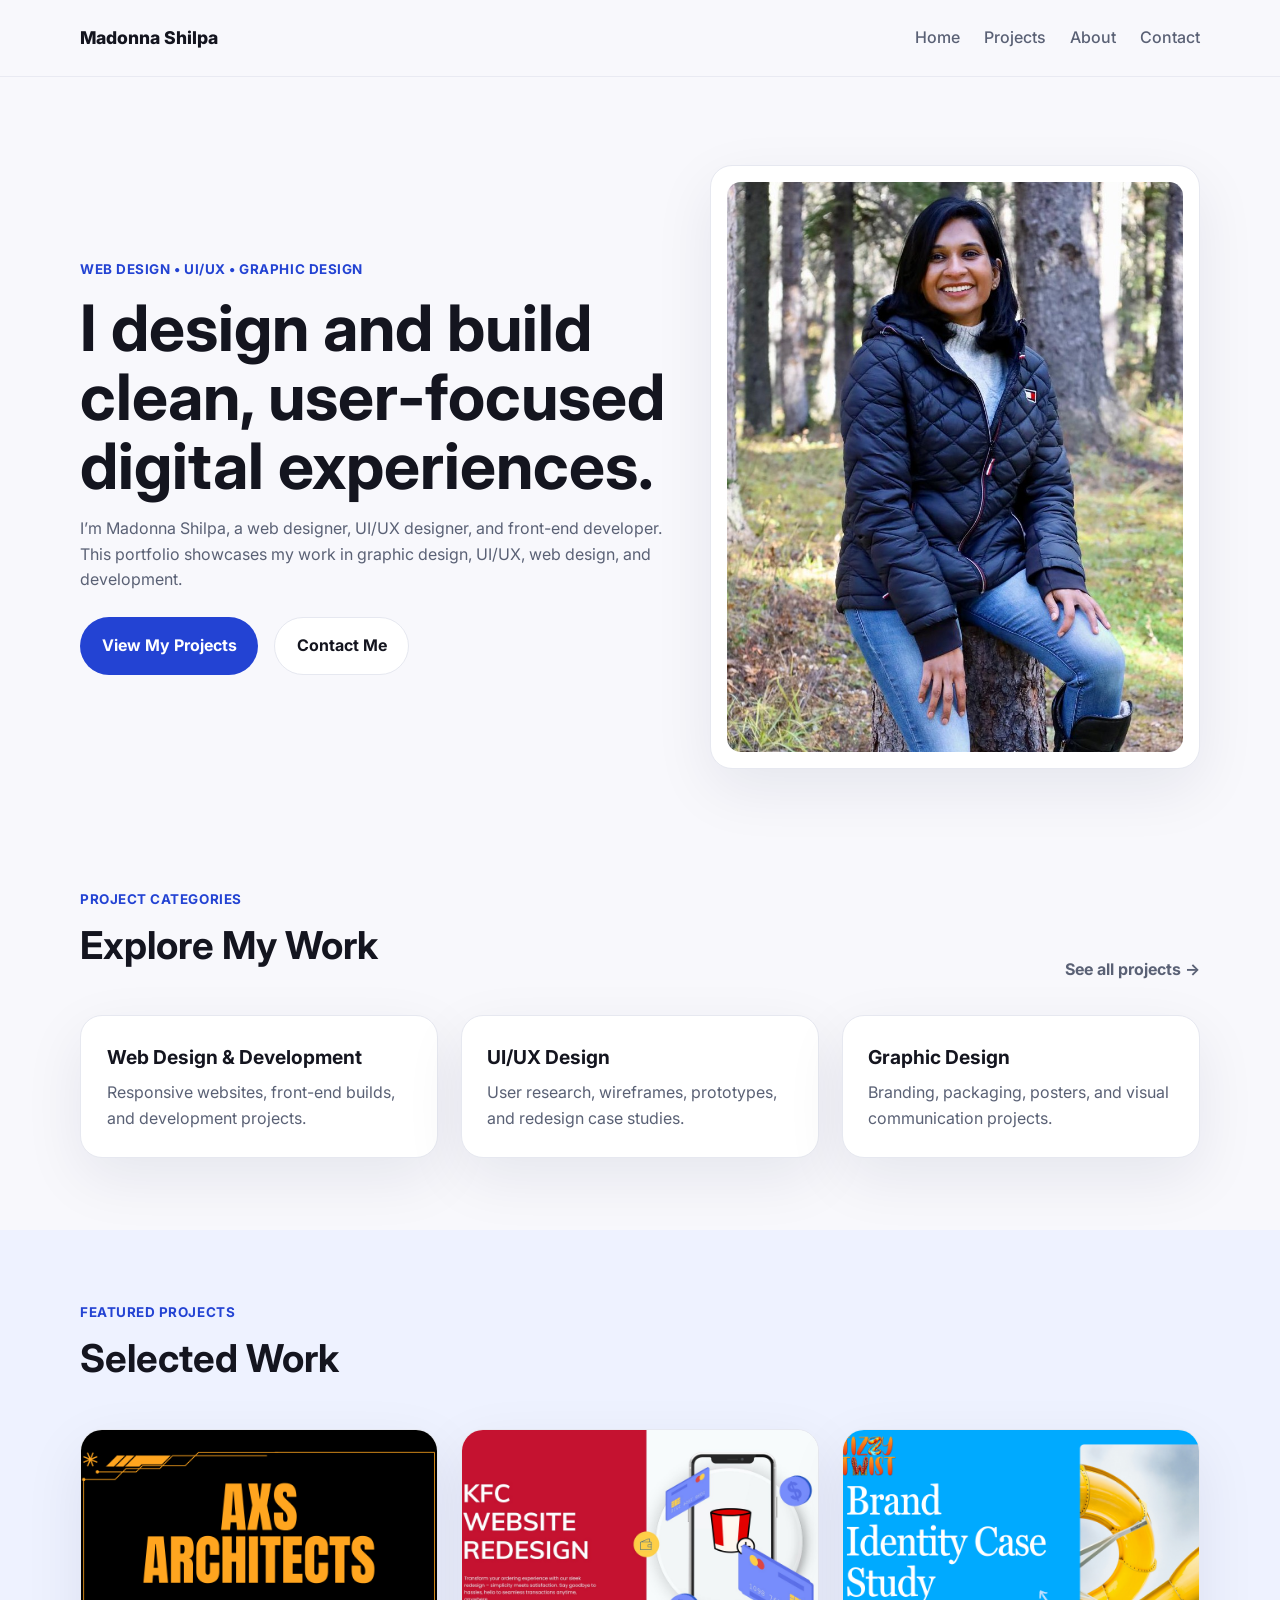
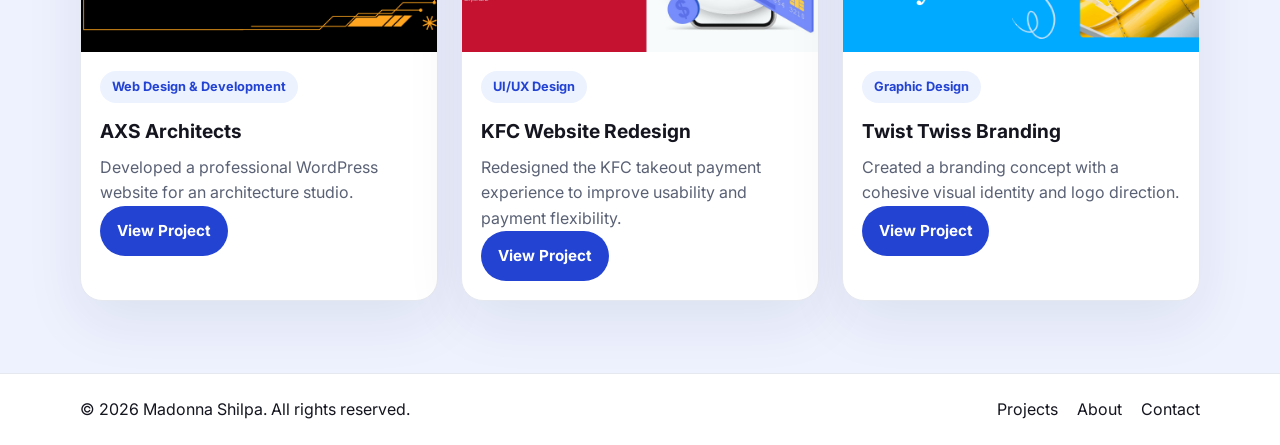
==== commit b2b94c78: "Initial portfolio upload" ====
--- a/index.html
+++ b/index.html
@@ -1,679 +1,136 @@
-<!DOCTYPE html>
-<html lang="en">
-
-<head>
-    <meta charset="UTF-8">
-    <meta name="viewport" content="width=device-width, initial-scale=1.0">
-    <meta name="description"
-        content="Madonna Shilpa - Web Designer and Developer specializing in modern web experiences and innovative digital solutions">
-    <meta name="keywords" content="web developer, ui designer, creative developer, portfolio, modern web design">
-    <meta name="author" content="Madonna Shilpa">
-
-    <!-- Open Graph Meta Tags -->
-    <meta property="og:title" content="Madonna Shilpa - Web Designer and Developer">
-    <meta property="og:description" content="Innovative digital experiences that push boundaries">
-    <meta property="og:type" content="website">
-    <meta property="og:url" content="https://yourwebsite.com">
-    <meta property="og:image" content="https://yourwebsite.com/assets/images/og-image.jpg">
-
-    <!-- Twitter Meta Tags -->
-    <meta name="twitter:card" content="summary_large_image">
-    <meta name="twitter:title" content="Madonna Shilpa - Creative Developer">
-    <meta name="twitter:description" content="Innovative digital experiences that push boundaries">
-
-    <title>Madonna Shilpa - Creative Developer | Modern Web Design & Development</title>
-
-    <!-- Favicon -->
-    <link rel="icon" type="image/x-icon" href="assets/images/favicon.ico">
-    <link rel="apple-touch-icon" href="assets/images/apple-touch-icon.png">
-
-    <!-- Preload Critical Resources -->
-    <link rel="preconnect" href="https://fonts.googleapis.com">
-    <link rel="preconnect" href="https://fonts.gstatic.com" crossorigin>
-
-    <!-- Google Fonts -->
-    <link
-        href="https://fonts.googleapis.com/css2?family=Space+Grotesk:wght@300;400;500;600;700&family=JetBrains+Mono:wght@400;500;600&display=swap"
-        rel="stylesheet">
-
-    <!-- Font Awesome Icons -->
-    <link rel="stylesheet" href="https://cdnjs.cloudflare.com/ajax/libs/font-awesome/6.5.0/css/all.min.css"
-        integrity="sha512-Avb2QiuDEEvB4bZJYdft2mNjVShBftLdPG8FJ0V7irTLQ8Uo0qcPxh4Plq7G5tGm0rU+1SPhVotteLpBERwTkw=="
-        crossorigin="anonymous" referrerpolicy="no-referrer">
-
-    <!-- Main Stylesheet -->
-    <link rel="stylesheet" href="styles.css">
-</head>
-
-<body>
-    <!-- Loading Screen -->
-    <div class="loader" id="loader">
-        <div class="loader-content">
-            <div class="loader-text">LOADING</div>
-            <div class="loader-progress">
-                <div class="loader-bar"></div>
-            </div>
-        </div>
-    </div>
-
-    <!-- Custom Cursor -->
-    <div class="cursor" id="cursor"></div>
-    <div class="cursor-follower" id="cursorFollower"></div>
-
-    <!-- Animated Background -->
-    <div class="bg-animation">
-        <div class="neural-network"></div>
-        <div class="floating-particles" id="particles"></div>
-        <div class="grid-overlay"></div>
-    </div>
-
-    <!-- Navigation -->
-    <nav class="navbar glass" id="navbar">
-        <div class="nav-container">
-            <div class="logo">
-                <span>Madonna Shilpa</span>
-            </div>
-            <ul class="nav-menu" id="navMenu">
-                <li><a href="#home" class="nav-link active"><span>Home</span></a></li>
-                <li><a href="#about" class="nav-link"><span>About</span></a></li>
-                <li><a href="#skills" class="nav-link"><span>Skills</span></a></li>
-                <li><a href="#projects" class="nav-link"><span>Projects</span></a></li>
-                <li><a href="#contact" class="nav-link"><span>Contact</span></a></li>
-            </ul>
-            <button class="hamburger" id="hamburger" aria-label="Toggle mobile menu">
-                <span></span>
-                <span></span>
-                <span></span>
-            </button>
-        </div>
-    </nav>
-
-    <!-- Hero Section -->
-    <section id="home" class="hero">
-        <!-- 3D Floating Elements -->
-        <div class="floating-3d"></div>
-        <div class="floating-3d"></div>
-        <div class="floating-3d"></div>
-
-        <div class="hero-content">
-            <div class="hero-badge fade-in">
-                <i class="fas fa-rocket"></i>
-                Available for freelance work
-            </div>
-
-            <h1 class="hero-title fade-in">
-                <span class="text-gradient">Web Designer &</span><br>
-                <span class="text-outline">Developer</span>
-            </h1>
-
-            <p class="hero-subtitle fade-in">
-                I design & build <span class="typing-text" id="typingText">digital experiences</span>
-            </p>
-
-            <p class="hero-description fade-in">
-                Passionate about creating innovative digital solutions that inspire, engage, and drive results.
-                Let's bring your vision to life with cutting-edge technology and creative design.
-            </p>
-
-            <div class="hero-buttons fade-in">
-                <a href="#projects" class="btn btn-primary">
-                    <i class="fas fa-rocket"></i>
-                    <span>View My Work</span>
-                </a>
-                <a href="#contact" class="btn btn-secondary">
-                    <i class="fas fa-paper-plane"></i>
-                    <span>Let's Connect</span>
-                </a>
-            </div>
-
-            <div class="hero-stats fade-in">
-                <div class="stat">
-                    <span class="stat-number">15+</span>
-                    <span class="stat-label">Projects</span>
-                </div>
-                <div class="stat">
-                    <span class="stat-number">2+</span>
-                    <span class="stat-label">Years</span>
-                </div>
-                <div class="stat">
-                    <span class="stat-number">98%</span>
-                    <span class="stat-label">Satisfaction</span>
-                </div>
-            </div>
-        </div>
-
-        <div class="hero-scroll">
-            <div class="scroll-indicator">
-                <span>Scroll Down</span>
-                <i class="fas fa-chevron-down"></i>
-            </div>
-        </div>
-    </section>
-
-    <!-- About Section -->
-    <section id="about" class="about section">
-        <div class="container">
-            <div class="section-header fade-in">
-                <h2 class="section-title">About Me</h2>
-                <p class="section-subtitle">
-                    Passionate about creating innovative digital solutions that inspire and engage users worldwide
-                </p>
-            </div>
-
-            <div class="about-content">
-                <div class="about-text slide-left">
-                    <div class="text-block">
-                        <h3>Hi, I'm Madonna Shilpa</h3>
-                        <p>
-                            A <span class="highlight-text">Web Designer and Developer</span> with a passion for crafting
-                            exceptional digital experiences.
-                            I bridge the gap between design and technology, creating solutions that are both beautiful
-                            and functional.
-                        </p>
-                    </div>
-
-                    <div class="text-block">
-                        <p>
-                            With expertise in modern web technologies and a keen eye for design, I specialize in
-                            building
-                            <span class="highlight-text">responsive websites</span>, <span
-                                class="highlight-text">interactive applications</span>,
-                            and <span class="highlight-text">immersive user interfaces</span> that push the boundaries
-                            of what's possible on the web.
-                        </p>
-                    </div>
-
-                    <div class="text-block">
-                        <p>
-                            When I'm not coding, you'll find me exploring the latest design trends, experimenting with
-                            new technologies,
-                            or contributing to open-source projects. I believe in continuous learning and staying ahead
-                            of the curve
-                            in this ever-evolving digital landscape.
-                        </p>
-                    </div>
-
-                    <div class="about-cta">
-                        <a href="assets/files/resume.pdf" class="btn btn-outline" target="_blank">
-                            <i class="fas fa-download"></i>
-                            Download Resume
-                        </a>
-                    </div>
-                </div>
-
-                <div class="about-visual slide-right">
-                    <div class="profile-card glass">
-                        <div class="profile-image">
-                            <!-- Replace with your actual photo -->
-                            <img src="assets/images/profile.jpg" alt="Madonna Shilpa" loading="lazy">
-                            <div class="profile-overlay">
-                                <div class="profile-status">
-                                    <span class="status-dot"></span>
-                                    Available for work
-                                </div>
-                            </div>
-                        </div>
-
-                        <div class="profile-info">
-                            <h4>Madonna Shilpa</h4>
-                            <p>Web Designer and Developer</p>
-                            <div class="profile-location">
-                                <i class="fas fa-map-marker-alt"></i>
-                                Calgary, Alberta
-                            </div>
-                        </div>
-                    </div>
-
-                    <div class="experience-grid">
-                        <div class="experience-item glass">
-                            <div class="exp-icon">
-                                <i class="fas fa-code"></i>
-                            </div>
-                            <div class="exp-content">
-                                <h5>Frontend Development</h5>
-                                <p>2+ Years Experience</p>
-                            </div>
-                        </div>
-
-                        <div class="experience-item glass">
-                            <div class="exp-icon">
-                                <i class="fas fa-paint-brush"></i>
-                            </div>
-                            <div class="exp-content">
-                                <h5>UI/UX Design</h5>
-                                <p>2+ Years Experience</p>
-                            </div>
-                        </div>
-                    </div>
-                </div>
-            </div>
-        </div>
-    </section>
-
-    <!-- Skills Section -->
-    <section id="skills" class="skills section">
-        <div class="container">
-            <div class="section-header fade-in">
-                <h2 class="section-title">Skills & Expertise</h2>
-                <p class="section-subtitle">
-                    Technologies and tools I use to bring creative visions to life
-                </p>
-            </div>
-
-            <div class="skills-container">
-                <div class="skill-card glass fade-in">
-                    <div class="skill-header">
-                        <div class="skill-icon">
-                            <i class="fas fa-code"></i>
-                        </div>
-                        <h3 class="skill-title">Frontend Development</h3>
-                    </div>
-                    <p class="skill-description">
-                        Building responsive and interactive user interfaces with modern JavaScript frameworks and
-                        libraries.
-                    </p>
-                    <div class="skill-technologies">
-                        <span class="tech-tag">HTML</span>
-                        <span class="tech-tag">CSS</span>
-                        <span class="tech-tag">JavaScript</span>
-                    </div>
-                    <div class="skill-progress">
-                        <div class="skill-progress-bar" data-width="90%"></div>
-                    </div>
-                </div>
-
-                <div class="skill-card glass fade-in">
-                    <div class="skill-header">
-                        <div class="skill-icon">
-                            <i class="fas fa-paint-brush"></i>
-                        </div>
-                        <h3 class="skill-title">UI/UX Design</h3>
-                    </div>
-                    <p class="skill-description">
-                        Creating intuitive and visually appealing designs that enhance user experience and engagement.
-                    </p>
-                    <div class="skill-technologies">
-                        <span class="tech-tag">Figma</span>
-                        <span class="tech-tag">Adobe XD</span>
-                        <span class="tech-tag">Canva</span>
-                        <span class="tech-tag">Prototyping</span>
-                    </div>
-                    <div class="skill-progress">
-                        <div class="skill-progress-bar" data-width="95%"></div>
-                    </div>
-                </div>
-
-                <div class="skill-card glass fade-in">
-                    <div class="skill-header">
-                        <div class="skill-icon">
-                            <i class="fas fa-mobile-alt"></i>
-                        </div>
-                        <h3 class="skill-title">Graphic Design</h3>
-                    </div>
-                    <p class="skill-description">
-                        Designing impactful visuals and branding assets that communicate ideas clearly and enhance overall user engagement.
-                    </p>
-                    <div class="skill-technologies">
-                        <span class="tech-tag">Photoshop</span>
-                        <span class="tech-tag">Illustrator</span>
-                        <span class="tech-tag">InDesign</span>
-                        <span class="tech-tag">After Effects</span>
-                    </div>
-                    <div class="skill-progress">
-                        <div class="skill-progress-bar" data-width="95%"></div>
-                    </div>
-                </div>
-            </div>
-        </div>
-    </section>
-
-    <!-- Projects Section -->
-    <section id="projects" class="projects section">
-        <div class="container">
-            <div class="section-header fade-in">
-                <h2 class="section-title">Featured Projects</h2>
-                <p class="section-subtitle">
-                    A showcase of my latest work and creative solutions that push boundaries
-                </p>
-            </div>
-
-            <div class="projects-filter fade-in">
-                <button class="filter-btn active" data-filter="all">All Projects</button>
-                <button class="filter-btn" data-filter="web">Website</button>
-                <button class="filter-btn" data-filter="mobile">Mobile</button>
-                <button class="filter-btn" data-filter="design">Design</button>
-            </div>
-
-            <div class="projects-grid">
-                <article class="project-card glass fade-in" data-category="web">
-                    <div class="project-image">
-                        <img src="assets/images/projects/website.jpg" alt="Commercial Website" loading="lazy">
-                        <div class="project-overlay">
-                            <div class="project-links">
-                                <a href="https://madonna1094.github.io/cprg-218-lab-5/" class="project-link" aria-label="View Live Demo">
-                                    <i class="fas fa-external-link-alt"></i>
-                                </a>
-                                <a href="https://github.com/Madonna1094/cprg-218-lab-5.git" class="project-link" aria-label="View Source Code">
-                                    <i class="fab fa-github"></i>
-                                </a>
-                            </div>
-                        </div>
-                    </div>
-                    <div class="project-content">
-                        <div class="project-meta">
-                            <span class="project-type">Web Application</span>
-                            <span class="project-year">2025</span>
-                        </div>
-                        <h3 class="project-title">Luxelocks - Business Website</h3>
-                        <p class="project-description">
-                            A responsive web app built with modern front-end technologies, showcasing interactive UI components.
-                        </p>
-                    </div>
-                </article>
-
-                <article class="project-card glass fade-in" data-category="mobile">
-                    <div class="project-image">
-                        <img src="assets/images/projects/mobileapp.jpg" alt="Mobile" loading="lazy">
-                        <div class="project-overlay">
-                            <div class="project-links">
-                                <a href="https://madonnashilpauxdesign.my.canva.site/" class="project-link" aria-label="View Live Demo">
-                                    <i class="fas fa-external-link-alt"></i>
-                                </a>
-                            </div>
-                        </div>
-                    </div>
-                    <div class="project-content">
-                        <div class="project-meta">
-                            <span class="project-type">Mobile</span>
-                            <span class="project-year">2025</span>
-                        </div>
-                        <h3 class="project-title">SkillHive - Mobile App</h3>
-                        <p class="project-description">
-                            A mobile-friendly app prototype designed with Canva, emphasizing usability and visual appeal.
-                        </p>
-                    </div>
-                </article>
-
-                <article class="project-card glass fade-in" data-category="design">
-                    <div class="project-image">
-                        <img src="assets/images/projects/graphicdesign.jpg" alt="Creative Portfolio" loading="lazy">
-                        <div class="project-overlay">
-                            <div class="project-links">
-                                <a href="https://madonnashilpauxdesign.my.canva.site/white-green-simple-and-professional-business-pitch-deck-presentation" class="project-link" aria-label="View Live Demo">
-                                    <i class="fas fa-external-link-alt"></i>
-                                </a>
-                            </div>
-                        </div>
-                    </div>
-                    <div class="project-content">
-                        <div class="project-meta">
-                            <span class="project-type">Design</span>
-                            <span class="project-year">2025</span>
-                        </div>
-                        <h3 class="project-title">Sweet Freeze - Design</h3>
-                        <p class="project-description">
-                            A professional business pitch deck crafted to captivate the audience.
-                        </p>
-                    </div>
-                </article>
-            </div>
-
-            <div class="projects-cta fade-in">
-                <p>Interested in seeing more of my work?</p>
-                <a href="https://github.com/Madonna1094/" class="btn btn-outline" target="_blank">
-                    <i class="fab fa-github"></i>
-                    View All Projects on GitHub
-                </a>
-            </div>
-        </div>
-    </section>
-
-    <!-- Contact Section -->
-    <section id="contact" class="contact section">
-        <div class="container">
-            <div class="section-header fade-in">
-                <h2 class="section-title">Let's Create Together</h2>
-                <p class="section-subtitle">
-                    Ready to bring your next project to life? Let's discuss your vision and make it reality
-                </p>
-            </div>
-
-            <div class="contact-container">
-                <div class="contact-info slide-left">
-                    <div class="contact-intro">
-                        <h3>Get In Touch</h3>
-                        <p>
-                            I'm always excited to work on new projects and collaborate with creative minds.
-                            Whether you have a specific project in mind or just want to explore possibilities,
-                            I'd love to hear from you.
-                        </p>
-                    </div>
-
-                    <div class="contact-methods">
-                        <div class="contact-method glass">
-                            <div class="method-icon">
-                                <i class="fas fa-envelope"></i>
-                            </div>
-                            <div class="method-info">
-                                <h4>Email</h4>
-                                <a href="mailto:madonna.sundaradhas@gmail.com">madonna.sundaradhas@gmail.com</a>
-                            </div>
-                        </div>
-
-                        <div class="contact-method glass">
-                            <div class="method-icon">
-                                <i class="fas fa-phone"></i>
-                            </div>
-                            <div class="method-info">
-                                <h4>Phone</h4>
-                                <a href="tel:+14378551261">+1 (437) 855-1261</a>
-                            </div>
-                        </div>
-
-                        <div class="contact-method glass">
-                            <div class="method-icon">
-                                <i class="fas fa-map-marker-alt"></i>
-                            </div>
-                            <div class="method-info">
-                                <h4>Location</h4>
-                                <span>Calgary, AB, Canada</span>
-                            </div>
-                        </div>
-                    </div>
-
-                    <div class="social-links">
-                        <a href="https://github.com/yourusername" class="social-link" target="_blank"
-                            aria-label="GitHub">
-                            <i class="fab fa-github"></i>
-                            <span>GitHub</span>
-                        </a>
-                        <a href="https://www.linkedin.com/in/madonna-shilpa-a2a618138/" class="social-link" target="_blank"
-                            aria-label="LinkedIn">
-                            <i class="fab fa-linkedin-in"></i>
-                            <span>LinkedIn</span>
-                        </a>
-                        <!-- <a href="https://twitter.com/yourusername" class="social-link" target="_blank"
-                            aria-label="Twitter">
-                            <i class="fab fa-twitter"></i>
-                            <span>Twitter</span>
-                        </a>
-                        <a href="https://dribbble.com/yourusername" class="social-link" target="_blank"
-                            aria-label="Dribbble">
-                            <i class="fab fa-dribbble"></i>
-                            <span>Dribbble</span>
-                        </a>
-                        <a href="https://behance.net/yourusername" class="social-link" target="_blank"
-                            aria-label="Behance">
-                            <i class="fab fa-behance"></i>
-                            <span>Behance</span>
-                        </a> -->
-                    </div>
-                </div>
-
-                <form class="contact-form glass slide-right" id="contactForm" novalidate>
-                    <div class="form-header">
-                        <h3>Send me a message</h3>
-                        <p>Let's discuss your project and bring your ideas to life</p>
-                    </div>
-
-                    <div class="form-row">
-                        <div class="form-group">
-                            <label for="firstName">First Name</label>
-                            <input type="text" id="firstName" name="firstName" required>
-                            <span class="form-error"></span>
-                        </div>
-                        <div class="form-group">
-                            <label for="lastName">Last Name</label>
-                            <input type="text" id="lastName" name="lastName" required>
-                            <span class="form-error"></span>
-                        </div>
-                    </div>
-
-                    <div class="form-group">
-                        <label for="email">Email Address</label>
-                        <input type="email" id="email" name="email" required>
-                        <span class="form-error"></span>
-                    </div>
-
-                    <div class="form-group">
-                        <label for="subject">Subject</label>
-                        <select id="subject" class="subject" name="subject" required>
-                            <option value="">Select a subject</option>
-                            <option value="web-development">Web Development</option>
-                            <option value="ui-ux-design">UI/UX Design</option>
-                            <option value="consultation">Consultation</option>
-                            <option value="collaboration">Collaboration</option>
-                            <option value="other">Other</option>
-                        </select>
-                        <span class="form-error"></span>
-                    </div>
-
-                    <div class="form-group">
-                        <label for="budget">Project Budget (Optional)</label>
-                        <select id="budget" class="subject" name="budget">
-                            <option value="">Select budget range</option>
-                            <option value="under-5k">Under $5,000</option>
-                            <option value="5k-10k">$5,000 - $10,000</option>
-                            <option value="10k-25k">$10,000 - $25,000</option>
-                            <option value="25k-plus">$25,000+</option>
-                        </select>
-                    </div>
-
-                    <div class="form-group">
-                        <label for="message">Message</label>
-                        <textarea id="message" name="message" required
-                            placeholder="Tell me about your project, goals, and any specific requirements you have in mind..."></textarea>
-                        <span class="form-error"></span>
-                    </div>
-
-                    <div class="form-group checkbox-group">
-                        <label class="checkbox-label">
-                            <input type="checkbox" id="newsletter" name="newsletter">
-                            <span class="checkbox-custom"></span>
-                            Subscribe to my newsletter for web development tips and updates
-                        </label>
-                    </div>
-
-                    <button type="submit" class="btn btn-primary btn-submit">
-                        <span class="btn-text">
-                            <i class="fas fa-paper-plane"></i>
-                            Send Message
-                        </span>
-                        <span class="btn-loading">
-                            <i class="fas fa-spinner fa-spin"></i>
-                            Sending...
-                        </span>
-                    </button>
-
-                    <div class="form-success" id="formSuccess">
-                        <i class="fas fa-check-circle"></i>
-                        <p>Thank you! Your message has been sent successfully. I'll get back to you within 24 hours.</p>
-                    </div>
-                </form>
-            </div>
-        </div>
-    </section>
-
-    <!-- Footer -->
-    <footer class="footer">
-        <div class="container">
-            <div class="footer-content">
-                <div class="footer-info">
-                    <div class="footer-logo">
-                        <span>Madonna Shilpa</span>
-                    </div>
-                    <p class="footer-description">
-                        Creative Developer passionate about building innovative digital experiences
-                        that inspire and engage users worldwide.
-                    </p>
-                    <div class="footer-social">
-                        <a href="https://github.com/Madonna1094/" target="_blank" aria-label="GitHub">
-                            <i class="fab fa-github"></i>
-                        </a>
-                        <a href="https://www.linkedin.com/in/madonna-shilpa-a2a618138/" target="_blank" aria-label="LinkedIn">
-                            <i class="fab fa-linkedin-in"></i>
-                        </a>
-                        <!-- <a href="https://twitter.com/yourusername" target="_blank" aria-label="Twitter">
-                            <i class="fab fa-twitter"></i>
-                        </a>
-                        <a href="https://dribbble.com/yourusername" target="_blank" aria-label="Dribbble">
-                            <i class="fab fa-dribbble"></i>
-                        </a> -->
-                    </div>
-                </div>
-
-                <div class="footer-links">
-                    <div class="footer-column">
-                        <h4>Navigation</h4>
-                        <ul>
-                            <li><a href="#home">Home</a></li>
-                            <li><a href="#about">About</a></li>
-                            <li><a href="#skills">Skills</a></li>
-                            <li><a href="#projects">Projects</a></li>
-                            <li><a href="#contact">Contact</a></li>
-                        </ul>
-                    </div>
-
-                    <div class="footer-column">
-                        <h4>Services</h4>
-                        <ul>
-                            <li><a href="#">Web Development</a></li>
-                            <li><a href="#">UI/UX Design</a></li>
-                            <li><a href="#">Mobile Apps</a></li>
-                            <li><a href="#">Consultation</a></li>
-                            <li><a href="#">Maintenance</a></li>
-                        </ul>
-                    </div>
-
-                    <div class="footer-column">
-                        <h4>Contact</h4>
-                        <ul>
-                            <li><a href="mailto:madonna.sundaradhas@gmail.com">madonna.sundaradhas@gmail.com</a></li>
-                            <li><a href="tel:+14378551261">+1 (437) 855-1261</a></li>
-                            <li><span>Calgary, AB, Canada</span></li>
-                        </ul>
-                    </div>
-                </div>
-            </div>
-
-            <div class="footer-bottom">
-                <div class="footer-copyright">
-                    <p>&copy; 2025 Madonna Shilpa. All rights reserved.</p>
-                </div>
-                <div class="footer-credits">
-                    <p>Crafted with <span class="heart">❤️</span> and lots of <span class="coffee">☕</span></p>
-                </div>
-            </div>
-        </div>
-    </footer>
-
-    <!-- Back to Top Button -->
-    <button class="back-to-top" id="backToTop" aria-label="Back to top">
-        <i class="fas fa-chevron-up"></i>
-    </button>
-
-    <!-- Main JavaScript -->
-    <script src="script.js"></script>
-</body>
-
+<!DOCTYPE html>
+<html lang="en">
+
+<head>
+  <meta charset="UTF-8" />
+  <meta name="viewport" content="width=device-width, initial-scale=1.0" />
+  <title>Madonna Shilpa | Portfolio</title>
+  <link rel="preconnect" href="https://fonts.googleapis.com">
+  <link rel="preconnect" href="https://fonts.gstatic.com" crossorigin>
+  <link href="https://fonts.googleapis.com/css2?family=Inter:wght@400;500;600;700;800&display=swap" rel="stylesheet">
+  <link rel="stylesheet" href="styles.css" />
+</head>
+
+<body>
+  <header class="site-header">
+    <div class="container nav">
+      <a href="index.html" class="logo">Madonna Shilpa</a>
+      <nav>
+        <ul class="nav-links">
+          <li><a href="index.html">Home</a></li>
+          <li><a href="projects.html">Projects</a></li>
+          <li><a href="about.html">About</a></li>
+          <li><a href="contact.html">Contact</a></li>
+        </ul>
+      </nav>
+      <button class="menu-toggle" id="menuToggle">☰</button>
+    </div>
+  </header>
+
+  <main>
+    <section class="hero">
+      <div class="container hero-grid">
+        <div>
+          <p class="eyebrow">Web Design • UI/UX • Graphic Design</p>
+          <h1>I design and build clean, user-focused digital experiences.</h1>
+          <p class="hero-text">
+            I’m Madonna Shilpa, a web designer, UI/UX designer, and front-end developer.
+            This portfolio showcases my work in graphic design, UI/UX, web design, and development.
+          </p>
+          <div class="hero-actions">
+            <a class="btn btn-primary" href="projects.html">View My Projects</a>
+            <a class="btn btn-secondary" href="contact.html">Contact Me</a>
+          </div>
+        </div>
+        <div class="profile-card">
+          <img src="assets/profile-photo.jpeg" alt="Madonna Shilpa profile photo" class="profile-image" />
+        </div>
+      </div>
+    </section>
+
+    <section class="section">
+      <div class="container">
+        <div class="section-title-row">
+          <div>
+            <p class="section-label">Project Categories</p>
+            <h2>Explore My Work</h2>
+          </div>
+          <a href="projects.html" class="text-link">See all projects →</a>
+        </div>
+
+        <div class="category-grid">
+          <a class="category-card" href="projects.html#web-design-development">
+            <h3>Web Design & Development</h3>
+            <p>Responsive websites, front-end builds, and development projects.</p>
+          </a>
+          <a class="category-card" href="projects.html#ui-ux">
+            <h3>UI/UX Design</h3>
+            <p>User research, wireframes, prototypes, and redesign case studies.</p>
+          </a>
+          <a class="category-card" href="projects.html#graphic-design">
+            <h3>Graphic Design</h3>
+            <p>Branding, packaging, posters, and visual communication projects.</p>
+          </a>
+        </div>
+      </div>
+    </section>
+
+    <section class="section muted-bg">
+      <div class="container">
+        <div class="section-title-row">
+          <div>
+            <p class="section-label">Featured Projects</p>
+            <h2>Selected Work</h2>
+          </div>
+        </div>
+
+        <div class="projects-grid">
+          <article class="project-card">
+            <img src="assets/axs-architects-detail.jpg" alt="AXS Architects thumbnail" class="project-thumb" />
+            <div class="project-content">
+              <span class="tag">Web Design & Development</span>
+              <h3>AXS Architects</h3>
+              <p>Developed a professional WordPress website for an architecture studio.</p>
+              <a class="btn btn-small" href="project-axs-architects.html">View Project</a>
+            </div>
+          </article>
+
+          <article class="project-card">
+            <img src="assets/kfc redesign.jpg" alt="KFC redesign thumbnail" class="project-thumb" />
+            <div class="project-content">
+              <span class="tag">UI/UX Design</span>
+              <h3>KFC Website Redesign</h3>
+              <p>Redesigned the KFC takeout payment experience to improve usability and payment flexibility.</p>
+              <a class="btn btn-small" href="project-kfc-redesign.html">View Project</a>
+            </div>
+          </article>
+
+          <article class="project-card">
+            <img src="assets/tizzy twist.jpeg" alt="Twist Twiss Branding thumbnail" class="project-thumb" />
+            <div class="project-content">
+              <span class="tag">Graphic Design</span>
+              <h3>Twist Twiss Branding</h3>
+              <p>Created a branding concept with a cohesive visual identity and logo direction.</p>
+              <a class="btn btn-small" href="project-twist-twiss.html">View Project</a>
+            </div>
+          </article>
+        </div>
+      </div>
+    </section>
+  </main>
+
+  <footer class="site-footer">
+    <div class="container footer-row">
+      <p>© 2026 Madonna Shilpa. All rights reserved.</p>
+      <div class="footer-links">
+        <a href="projects.html">Projects</a>
+        <a href="about.html">About</a>
+        <a href="contact.html">Contact</a>
+      </div>
+    </div>
+  </footer>
+
+  <script src="script.js"></script>
+</body>
+
 </html>
--- a/styles.css
+++ b/styles.css
@@ -1,1889 +1,578 @@
-/* ===== MODERN CSS VARIABLES ===== */
-:root {
-    /* Neon & Cyber Colors */
-    --neon-cyan: #f63686;
-    --neon-pink: #ff0080;
-    --neon-green: #39ff14;
-    --neon-purple: #bf00ff;
-    --electric-blue: #0080ff;
-
-    /* Glass & Blur Effects */
-    --glass-bg: rgba(255, 255, 255, 0.05);
-    --glass-border: rgba(255, 255, 255, 0.1);
-    --glass-shadow: 0 8px 32px rgba(0, 0, 0, 0.3);
-
-    /* Dark Theme */
-    --bg-primary: #0a0a0a;
-    --bg-secondary: #111111;
-    --bg-tertiary: #1a1a1a;
-    --text-primary: #ffffff;
-    --text-secondary: #a0a0a0;
-    --text-muted: #666666;
-
-    /* Gradients */
-    --gradient-cyber: linear-gradient(135deg, #00ffff 0%, #ff0080 100%);
-    --gradient-neon: linear-gradient(135deg, #39ff14 0%, #bf00ff 100%);
-    --gradient-electric: linear-gradient(135deg, #33ecec 0%, #00ffff 100%);
-    --gradient-mesh: linear-gradient(135deg, #667eea 0%, #764ba2 50%, #f093fb 100%);
-
-    /* Shadows */
-    --shadow-neon: 0 0 20px rgba(0, 255, 255, 0.5);
-    --shadow-pink: 0 0 20px rgba(255, 0, 128, 0.5);
-    --shadow-green: 0 0 20px rgba(57, 255, 20, 0.5);
-    --shadow-soft: 0 10px 40px rgba(0, 0, 0, 0.4);
-    --shadow-hover: 0 20px 60px rgba(0, 0, 0, 0.5);
-
-    /* Transitions */
-    --transition-fast: 0.2s ease;
-    --transition-smooth: 0.3s ease;
-    --transition-slow: 0.5s ease;
-
-    /* Typography */
-    --font-primary: 'Space Grotesk', sans-serif;
-    --font-mono: 'JetBrains Mono', monospace;
-    --font-size-xs: 0.75rem;
-    --font-size-sm: 0.875rem;
-    --font-size-base: 1rem;
-    --font-size-lg: 1.125rem;
-    --font-size-xl: 1.25rem;
-    --font-size-2xl: 1.5rem;
-    --font-size-3xl: 2rem;
-    --font-size-4xl: 2.5rem;
-    --font-size-5xl: 3rem;
-
-    /* Spacing */
-    --space-xs: 0.5rem;
-    --space-sm: 1rem;
-    --space-md: 1.5rem;
-    --space-lg: 2rem;
-    --space-xl: 3rem;
-    --space-2xl: 4rem;
-    --space-3xl: 6rem;
-
-    /* Border Radius */
-    --radius-sm: 0.5rem;
-    --radius-md: 1rem;
-    --radius-lg: 1.5rem;
-    --radius-xl: 2rem;
-    --radius-full: 50px;
-}
-
-/* ===== BASE STYLES ===== */
-* {
-    margin: 0;
-    padding: 0;
-    box-sizing: border-box;
-}
-
-*::before,
-*::after {
-    box-sizing: border-box;
-}
-
-html {
-    scroll-behavior: smooth;
-    overflow-x: hidden;
-    font-size: 16px;
-}
-
-body {
-    font-family: var(--font-primary);
-    background: var(--bg-primary);
-    color: var(--text-primary);
-    line-height: 1.6;
-    overflow-x: hidden;
-    cursor: none;
-    -webkit-font-smoothing: antialiased;
-    -moz-osx-font-smoothing: grayscale;
-}
-
-/* ===== TYPOGRAPHY ===== */
-h1,
-h2,
-h3,
-h4,
-h5,
-h6 {
-    font-weight: 600;
-    line-height: 1.2;
-    margin-bottom: var(--space-sm);
-}
-
-p {
-    margin-bottom: var(--space-sm);
-}
-
-a {
-    color: inherit;
-    text-decoration: none;
-    transition: var(--transition-smooth);
-}
-
-img {
-    max-width: 100%;
-    height: auto;
-    display: block;
-}
-
-/* ===== CUSTOM CURSOR ===== */
-.cursor {
-    position: fixed;
-    width: 20px;
-    height: 20px;
-    background: var(--neon-cyan);
-    border-radius: 50%;
-    pointer-events: none;
-    z-index: 9999;
-    mix-blend-mode: difference;
-    transition: transform var(--transition-fast);
-}
-
-.cursor-follower {
-    position: fixed;
-    width: 40px;
-    height: 40px;
-    background: transparent;
-    border: 2px solid var(--neon-cyan);
-    border-radius: 50%;
-    pointer-events: none;
-    z-index: 9998;
-    transition: all var(--transition-smooth);
-    opacity: 0.5;
-}
-
-/* ===== LOADING SCREEN ===== */
-.loader {
-    position: fixed;
-    top: 0;
-    left: 0;
-    width: 100%;
-    height: 100%;
-    background: var(--bg-primary);
-    display: flex;
-    align-items: center;
-    justify-content: center;
-    z-index: 10000;
-    transition: opacity var(--transition-slow);
-}
-
-.loader.hidden {
-    opacity: 0;
-    pointer-events: none;
-}
-
-.loader-content {
-    text-align: center;
-}
-
-.loader-text {
-    font-family: var(--font-mono);
-    font-size: var(--font-size-2xl);
-    font-weight: 600;
-    background: var(--gradient-cyber);
-    -webkit-background-clip: text;
-    -webkit-text-fill-color: transparent;
-    background-clip: text;
-    margin-bottom: var(--space-lg);
-    animation: pulse 2s ease-in-out infinite;
-}
-
-.loader-progress {
-    width: 200px;
-    height: 4px;
-    background: var(--bg-tertiary);
-    border-radius: 2px;
-    overflow: hidden;
-}
-
-.loader-bar {
-    height: 100%;
-    background: var(--gradient-cyber);
-    width: 0;
-    animation: loading 2s ease-in-out infinite;
-}
-
-@keyframes pulse {
-
-    0%,
-    100% {
-        opacity: 0.6;
-    }
-
-    50% {
-        opacity: 1;
-    }
-}
-
-@keyframes loading {
-    0% {
-        width: 0;
-    }
-
-    50% {
-        width: 70%;
-    }
-
-    100% {
-        width: 100%;
-    }
-}
-
-/* ===== ANIMATED BACKGROUND ===== */
-.bg-animation {
-    position: fixed;
-    top: 0;
-    left: 0;
-    width: 100%;
-    height: 100%;
-    z-index: -2;
-    overflow: hidden;
-}
-
-.neural-network {
-    position: absolute;
-    width: 100%;
-    height: 100%;
-    background:
-        radial-gradient(circle at 20% 80%, rgba(0, 255, 255, 0.1) 0%, transparent 50%),
-        radial-gradient(circle at 80% 20%, rgba(255, 0, 128, 0.1) 0%, transparent 50%),
-        radial-gradient(circle at 40% 40%, rgba(57, 255, 20, 0.1) 0%, transparent 50%);
-    animation: networkPulse 8s ease-in-out infinite;
-}
-
-@keyframes networkPulse {
-
-    0%,
-    100% {
-        opacity: 0.3;
-        transform: scale(1);
-    }
-
-    50% {
-        opacity: 0.6;
-        transform: scale(1.1);
-    }
-}
-
-.floating-particles {
-    position: absolute;
-    width: 100%;
-    height: 100%;
-}
-
-.particle {
-    position: absolute;
-    width: 4px;
-    height: 4px;
-    background: var(--neon-cyan);
-    border-radius: 50%;
-    animation: particleFloat 10s linear infinite;
-    opacity: 0.6;
-}
-
-.particle:nth-child(2n) {
-    background: var(--neon-pink);
-    animation-duration: 12s;
-}
-
-.particle:nth-child(3n) {
-    background: var(--neon-green);
-    animation-duration: 8s;
-}
-
-@keyframes particleFloat {
-    0% {
-        transform: translateY(100vh) rotate(0deg);
-        opacity: 0;
-    }
-
-    10% {
-        opacity: 0.6;
-    }
-
-    90% {
-        opacity: 0.6;
-    }
-
-    100% {
-        transform: translateY(-100vh) rotate(360deg);
-        opacity: 0;
-    }
-}
-
-.grid-overlay {
-    position: absolute;
-    width: 100%;
-    height: 100%;
-    background-image:
-        linear-gradient(rgba(0, 255, 255, 0.05) 1px, transparent 1px),
-        linear-gradient(90deg, rgba(0, 255, 255, 0.05) 1px, transparent 1px);
-    background-size: 50px 50px;
-    animation: gridMove 20s linear infinite;
-}
-
-@keyframes gridMove {
-    0% {
-        transform: translate(0, 0);
-    }
-
-    100% {
-        transform: translate(50px, 50px);
-    }
-}
-
-/* ===== GLASSMORPHISM COMPONENTS ===== */
-.glass {
-    background: var(--glass-bg);
-    backdrop-filter: blur(20px);
-    -webkit-backdrop-filter: blur(20px);
-    border: 1px solid var(--glass-border);
-    box-shadow: var(--glass-shadow);
-}
-
-/* ===== NAVIGATION ===== */
-.navbar {
-    position: fixed;
-    top: 20px;
-    left: 50%;
-    transform: translateX(-50%);
-    width: 90%;
-    max-width: 1000px;
-    z-index: 1000;
-    border-radius: var(--radius-xl);
-    transition: all var(--transition-smooth);
-}
-
-.nav-container {
-    display: flex;
-    justify-content: space-between;
-    align-items: center;
-    padding: var(--space-sm) var(--space-lg);
-}
-
-.logo {
-    font-family: var(--font-mono);
-    font-size: var(--font-size-xl);
-    font-weight: 600;
-    background: var(--gradient-cyber);
-    -webkit-background-clip: text;
-    -webkit-text-fill-color: transparent;
-    background-clip: text;
-    text-shadow: var(--shadow-neon);
-}
-
-.logo span {
-    color: var(--neon-pink);
-}
-
-.nav-menu {
-    display: flex;
-    list-style: none;
-    gap: var(--space-lg);
-    align-items: center;
-}
-
-.nav-link {
-            color: var(--text-secondary);
-            text-decoration: none;
-            font-weight: 500;
-            transition: color var(--transition-smooth);
-            padding: var(--space-xs) var(--space-sm);
-            border-radius: var(--radius-md);
-            position: relative;
-            overflow: hidden;
-            display: inline-block;
-        }
-
-        .nav-link::before {
-            content: '';
-            position: absolute;
-            top: 0;
-            left: -100%;
-            width: 100%;
-            height: 100%;
-            background: var(--gradient-cyber);
-            transition: left var(--transition-smooth);
-            z-index: 0;
-        }
-
-        .nav-link:hover::before,
-        .nav-link.active::before {
-            left: 0;
-        }
-
-        .nav-link span {
-            position: relative;
-            z-index: 1;
-        }
-
-        .nav-link:hover,
-        .nav-link.active {
-            color: white;
-        }
-
-.hamburger {
-    display: none;
-    flex-direction: column;
-    cursor: pointer;
-    gap: 4px;
-    background: none;
-    border: none;
-    padding: var(--space-xs);
-}
-
-.hamburger span {
-    width: 25px;
-    height: 3px;
-    background: var(--neon-cyan);
-    border-radius: 2px;
-    transition: all var(--transition-smooth);
-}
-
-.hamburger.active span:nth-child(1) {
-    transform: rotate(45deg) translate(8px, 8px);
-}
-
-.hamburger.active span:nth-child(2) {
-    opacity: 0;
-}
-
-.hamburger.active span:nth-child(3) {
-    transform: rotate(-45deg) translate(7px, -6px);
-}
-
-/* ===== UTILITY CLASSES ===== */
-.container {
-    max-width: 1200px;
-    margin: 0 auto;
-    padding: 0 var(--space-lg);
-}
-
-.section {
-    padding: var(--space-3xl) 0;
-    position: relative;
-}
-
-.section-header {
-    text-align: center;
-    margin-bottom: var(--space-2xl);
-}
-
-.section-title {
-    font-size: clamp(var(--font-size-3xl), 5vw, var(--font-size-5xl));
-    font-weight: 700;
-    margin-bottom: var(--space-sm);
-    background: var(--gradient-cyber);
-    -webkit-background-clip: text;
-    -webkit-text-fill-color: transparent;
-    background-clip: text;
-}
-
-.section-subtitle {
-    color: var(--text-secondary);
-    font-size: var(--font-size-lg);
-    max-width: 600px;
-    margin: 0 auto;
-    line-height: 1.7;
-}
-
-.text-gradient {
-    background: var(--gradient-mesh);
-    -webkit-background-clip: text;
-    -webkit-text-fill-color: transparent;
-    background-clip: text;
-}
-
-.text-outline {
-    -webkit-text-stroke: 2px var(--neon-cyan);
-    -webkit-text-fill-color: transparent;
-}
-
-.highlight-text {
-    color: var(--neon-cyan);
-    font-weight: 600;
-}
-
-/* ===== BUTTONS ===== */
-.btn {
-    display: inline-flex;
-    align-items: center;
-    gap: var(--space-xs);
-    padding: var(--space-sm) var(--space-lg);
-    border: none;
-    border-radius: var(--radius-full);
-    font-weight: 600;
-    font-size: var(--font-size-base);
-    text-decoration: none;
-    transition: all var(--transition-smooth);
-    cursor: pointer;
-    position: relative;
-    overflow: hidden;
-    white-space: nowrap;
-}
-
-.btn-primary {
-    background: var(--gradient-cyber);
-    color: var(--bg-primary);
-    box-shadow: var(--shadow-neon);
-}
-
-.btn-primary::before {
-    content: '';
-    position: absolute;
-    top: 0;
-    left: -100%;
-    width: 100%;
-    height: 100%;
-    background: linear-gradient(90deg, transparent, rgba(255, 255, 255, 0.2), transparent);
-    transition: left var(--transition-slow);
-}
-
-.btn-primary:hover::before {
-    left: 100%;
-}
-
-.btn-primary:hover {
-    transform: translateY(-3px);
-    box-shadow: 0 0 30px rgba(0, 255, 255, 0.7);
-}
-
-.btn-secondary {
-    background: transparent;
-    color: var(--neon-pink);
-    border: 2px solid var(--neon-pink);
-    box-shadow: var(--shadow-pink);
-}
-
-.btn-secondary:hover {
-    background: var(--neon-pink);
-    color: var(--bg-primary);
-    transform: translateY(-3px);
-    box-shadow: 0 0 30px rgba(255, 0, 128, 0.7);
-}
-
-.btn-outline {
-    background: transparent;
-    color: var(--text-primary);
-    border: 2px solid var(--glass-border);
-    backdrop-filter: blur(10px);
-}
-
-.btn-outline:hover {
-    background: var(--glass-bg);
-    border-color: var(--neon-cyan);
-    color: var(--neon-cyan);
-    transform: translateY(-2px);
-}
-
-/* ===== HERO SECTION ===== */
-.hero {
-    min-height: 1000px;
-    display: flex;
-    align-items: center;
-    justify-content: center;
-    position: relative;
-    overflow: hidden;
-    text-align: center;
-}
-
-.hero-content {
-    margin: 0 auto;
-    padding: 0 var(--space-lg);
-    z-index: 2;
-}
-
-.hero-badge {
-    display: inline-flex;
-    align-items: center;
-    gap: var(--space-xs);
-    padding: var(--space-xs) var(--space-md);
-    background: var(--glass-bg);
-    backdrop-filter: blur(10px);
-    border: 1px solid var(--glass-border);
-    border-radius: var(--radius-full);
-    font-size: var(--font-size-sm);
-    color: var(--neon-cyan);
-    margin-bottom: var(--space-lg);
-    animation: badgeGlow 2s ease-in-out infinite alternate;
-}
-
-@keyframes badgeGlow {
-    from {
-        box-shadow: 0 0 10px rgba(0, 255, 255, 0.3);
-    }
-
-    to {
-        box-shadow: var(--shadow-neon);
-    }
-}
-
-.hero-title {
-    font-size: clamp(3rem, 8vw, 8rem);
-    font-weight: 700;
-    margin-bottom: var(--space-sm);
-    line-height: 1.1;
-}
-
-.hero-subtitle {
-    font-size: clamp(var(--font-size-lg), 3vw, var(--font-size-2xl));
-    color: var(--text-secondary);
-    margin-bottom: var(--space-sm);
-    font-weight: 300;
-}
-
-.typing-text {
-    border-right: 2px solid var(--neon-cyan);
-    animation: blink 1s infinite;
-}
-
-@keyframes blink {
-
-    0%,
-    50% {
-        border-color: transparent;
-    }
-
-    51%,
-    100% {
-        border-color: var(--neon-cyan);
-    }
-}
-
-.hero-description {
-    font-size: var(--font-size-lg);
-    color: var(--text-secondary);
-    line-height: 1.7;
-    margin-bottom: var(--space-xl);
-    max-width: 600px;
-    margin-left: auto;
-    margin-right: auto;
-}
-
-.hero-buttons {
-    display: flex;
-    gap: var(--space-md);
-    justify-content: center;
-    flex-wrap: wrap;
-    margin-bottom: var(--space-xl);
-}
-
-.hero-stats {
-    display: flex;
-    justify-content: center;
-    gap: var(--space-xl);
-    margin-top: var(--space-xl);
-}
-
-.stat {
-    text-align: center;
-}
-
-.stat-number {
-    display: block;
-    font-size: var(--font-size-2xl);
-    font-weight: 700;
-    background: var(--gradient-neon);
-    -webkit-background-clip: text;
-    -webkit-text-fill-color: transparent;
-    background-clip: text;
-}
-
-.stat-label {
-    font-size: var(--font-size-sm);
-    color: var(--text-muted);
-    text-transform: uppercase;
-    letter-spacing: 1px;
-}
-
-.hero-scroll {
-    position: absolute;
-    bottom: var(--space-lg);
-    left: 50%;
-    transform: translateX(-50%);
-    min-height: 90px;
-}
-
-.scroll-indicator {
-    display: flex;
-    flex-direction: column;
-    align-items: center;
-    gap: var(--space-xs);
-    animation: scrollBounce 2s infinite;
-    color: var(--text-muted);
-    font-size: var(--font-size-sm);
-}
-
-.scroll-indicator i {
-    font-size: var(--font-size-lg);
-    color: var(--neon-cyan);
-}
-
-@keyframes scrollBounce {
-
-    0%,
-    20%,
-    50%,
-    80%,
-    100% {
-        transform: translateY(0);
-    }
-
-    40% {
-        transform: translateY(-10px);
-    }
-
-    60% {
-        transform: translateY(-5px);
-    }
-}
-
-/* ===== 3D FLOATING ELEMENTS ===== */
-.floating-3d {
-    position: absolute;
-    width: 100px;
-    height: 100px;
-    background: var(--gradient-neon);
-    border-radius: var(--radius-lg);
-    animation: float3D 6s ease-in-out infinite;
-    opacity: 0.1;
-}
-
-.floating-3d:nth-child(1) {
-    top: 10%;
-    left: 10%;
-    animation-delay: 0s;
-}
-
-.floating-3d:nth-child(2) {
-    top: 20%;
-    right: 10%;
-    animation-delay: 2s;
-    transform: rotate(45deg);
-}
-
-.floating-3d:nth-child(3) {
-    bottom: 10%;
-    left: 20%;
-    animation-delay: 4s;
-    border-radius: 50%;
-}
-
-@keyframes float3D {
-
-    0%,
-    100% {
-        transform: translateY(0px) rotateY(0deg);
-    }
-
-    50% {
-        transform: translateY(-20px) rotateY(180deg);
-    }
-}
-
-/* ===== ABOUT SECTION ===== */
-.about {
-    background: var(--bg-secondary);
-}
-
-.about-content {
-    display: grid;
-    grid-template-columns: 1fr 1fr;
-    gap: var(--space-2xl);
-    align-items: start;
-}
-
-.about-text {
-    display: flex;
-    flex-direction: column;
-    gap: var(--space-lg);
-}
-
-.text-block h3 {
-    font-size: var(--font-size-2xl);
-    margin-bottom: var(--space-sm);
-    color: var(--text-primary);
-}
-
-.text-block p {
-    font-size: var(--font-size-lg);
-    line-height: 1.8;
-    color: var(--text-secondary);
-}
-
-.about-cta {
-    margin-top: var(--space-lg);
-}
-
-.about-visual {
-    display: flex;
-    flex-direction: column;
-    gap: var(--space-lg);
-}
-
-.profile-card {
-    padding: var(--space-lg);
-    border-radius: var(--radius-xl);
-    text-align: center;
-    position: relative;
-}
-
-.profile-image {
-    width: 200px;
-    height: 200px;
-    margin: 0 auto var(--space-md);
-    border-radius: 50%;
-    overflow: hidden;
-    position: relative;
-    border: 4px solid var(--glass-border);
-}
-
-.profile-image img {
-    width: 100%;
-    height: 100%;
-    object-fit: cover;
-}
-
-.profile-overlay {
-    position: absolute;
-    bottom: 0;
-    left: 0;
-    right: 0;
-    background: linear-gradient(transparent, rgba(0, 0, 0, 0.8));
-    padding: var(--space-sm);
-    border-radius: 0 0 50% 50%;
-}
-
-.profile-status {
-    display: flex;
-    align-items: center;
-    justify-content: center;
-    gap: var(--space-xs);
-    font-size: var(--font-size-xs);
-    color: var(--neon-green);
-}
-
-.status-dot {
-    width: 8px;
-    height: 8px;
-    background: var(--neon-green);
-    border-radius: 50%;
-    animation: pulse 2s infinite;
-}
-
-.profile-info h4 {
-    font-size: var(--font-size-xl);
-    margin-bottom: var(--space-xs);
-}
-
-.profile-info p {
-    color: var(--text-secondary);
-    margin-bottom: var(--space-sm);
-}
-
-.profile-location {
-    display: flex;
-    align-items: center;
-    justify-content: center;
-    gap: var(--space-xs);
-    font-size: var(--font-size-sm);
-    color: var(--text-muted);
-}
-
-.experience-grid {
-    display: grid;
-    grid-template-columns: 1fr 1fr;
-    gap: var(--space-md);
-}
-
-.experience-item {
-    padding: var(--space-md);
-    border-radius: var(--radius-lg);
-    display: flex;
-    align-items: center;
-    gap: var(--space-sm);
-}
-
-.exp-icon {
-    width: 40px;
-    height: 40px;
-    background: var(--gradient-cyber);
-    border-radius: var(--radius-md);
-    display: flex;
-    align-items: center;
-    justify-content: center;
-    color: var(--bg-primary);
-}
-
-.exp-content h5 {
-    font-size: var(--font-size-sm);
-    margin-bottom: 2px;
-}
-
-.exp-content p {
-    font-size: var(--font-size-xs);
-    color: var(--text-muted);
-}
-
-/* ===== SKILLS SECTION ===== */
-.skills-container {
-    display: grid;
-    grid-template-columns: repeat(auto-fit, minmax(350px, 1fr));
-    gap: var(--space-lg);
-}
-
-.skill-card {
-    padding: var(--space-xl);
-    border-radius: var(--radius-xl);
-    transition: all var(--transition-smooth);
-    position: relative;
-    overflow: hidden;
-}
-
-.skill-card::before {
-    content: '';
-    position: absolute;
-    top: 0;
-    left: 0;
-    right: 0;
-    bottom: 0;
-    background: var(--gradient-cyber);
-    opacity: 0;
-    transition: opacity var(--transition-smooth);
-    z-index: -1;
-}
-
-.skill-card:hover::before {
-    opacity: 0.1;
-}
-
-.skill-card:hover {
-    transform: translateY(-10px);
-    box-shadow: var(--shadow-hover);
-}
-
-.skill-header {
-    display: flex;
-    align-items: center;
-    gap: var(--space-md);
-    margin-bottom: var(--space-md);
-}
-
-.skill-icon {
-    width: 60px;
-    height: 60px;
-    background: var(--gradient-cyber);
-    border-radius: var(--radius-md);
-    display: flex;
-    align-items: center;
-    justify-content: center;
-    font-size: var(--font-size-2xl);
-    color: var(--bg-primary);
-}
-
-.skill-title {
-    font-size: var(--font-size-xl);
-    font-weight: 600;
-    color: var(--text-primary);
-}
-
-.skill-description {
-    color: var(--text-secondary);
-    line-height: 1.7;
-    margin-bottom: var(--space-md);
-}
-
-.skill-technologies {
-    display: flex;
-    flex-wrap: wrap;
-    gap: var(--space-xs);
-    margin-bottom: var(--space-md);
-}
-
-.tech-tag {
-    padding: var(--space-xs) var(--space-sm);
-    background: var(--glass-bg);
-    backdrop-filter: blur(10px);
-    border: 1px solid var(--glass-border);
-    border-radius: var(--radius-sm);
-    font-size: var(--font-size-xs);
-    color: var(--neon-cyan);
-    font-weight: 500;
-}
-
-.skill-progress {
-    height: 8px;
-    background: var(--bg-tertiary);
-    border-radius: 4px;
-    overflow: hidden;
-    position: relative;
-}
-
-.skill-progress-bar {
-    height: 100%;
-    background: var(--gradient-cyber);
-    border-radius: 4px;
-    width: 0;
-    transition: width 2s ease;
-    position: relative;
-}
-
-.skill-progress-bar::after {
-    content: '';
-    position: absolute;
-    top: 0;
-    left: 0;
-    right: 0;
-    bottom: 0;
-    background: linear-gradient(90deg, transparent, rgba(255, 255, 255, 0.3), transparent);
-    animation: progressShine 2s infinite;
-}
-
-@keyframes progressShine {
-    0% {
-        transform: translateX(-100%);
-    }
-
-    100% {
-        transform: translateX(100%);
-    }
-}
-
-/* ===== PROJECTS SECTION ===== */
-.projects {
-    background: var(--bg-secondary);
-}
-
-.projects-filter {
-    display: flex;
-    justify-content: center;
-    gap: var(--space-sm);
-    margin-bottom: var(--space-xl);
-    flex-wrap: wrap;
-}
-
-.filter-btn {
-    padding: var(--space-xs) var(--space-md);
-    background: transparent;
-    color: var(--text-secondary);
-    border: 1px solid var(--glass-border);
-    border-radius: var(--radius-full);
-    cursor: pointer;
-    transition: all var(--transition-smooth);
-    font-weight: 500;
-    font-size: var(--font-size-sm);
-}
-
-.filter-btn.active,
-.filter-btn:hover {
-    background: var(--gradient-cyber);
-    color: var(--bg-primary);
-    border-color: transparent;
-    transform: translateY(-2px);
-}
-
-.projects-grid {
-    display: grid;
-    grid-template-columns: repeat(auto-fit, minmax(400px, 1fr));
-    gap: var(--space-xl);
-}
-
-.project-card {
-    border-radius: var(--radius-xl);
-    overflow: hidden;
-    transition: all var(--transition-smooth);
-    cursor: pointer;
-    position: relative;
-    height: 500px;
-    display: flex;
-    flex-direction: column;
-}
-
-.project-card:hover {
-    transform: translateY(-15px) rotateY(2deg);
-    box-shadow: var(--shadow-hover);
-}
-
-.project-image {
-    height: 60%;
-    position: relative;
-    overflow: hidden;
-    background: var(--bg-tertiary);
-}
-
-.project-image img {
-    width: 100%;
-    height: 100%;
-    object-fit: cover;
-    transition: transform var(--transition-smooth);
-}
-
-.project-card:hover .project-image img {
-    transform: scale(1.1);
-}
-
-.project-overlay {
-    position: absolute;
-    top: 0;
-    left: 0;
-    right: 0;
-    bottom: 0;
-    background: rgba(0, 0, 0, 0.8);
-    display: flex;
-    align-items: center;
-    justify-content: center;
-    opacity: 0;
-    transition: all var(--transition-smooth);
-}
-
-.project-card:hover .project-overlay {
-    opacity: 1;
-}
-
-.project-links {
-    display: flex;
-    gap: var(--space-md);
-}
-
-.project-link {
-    width: 50px;
-    height: 50px;
-    background: var(--glass-bg);
-    backdrop-filter: blur(10px);
-    border: 1px solid var(--glass-border);
-    border-radius: 50%;
-    display: flex;
-    align-items: center;
-    justify-content: center;
-    color: var(--text-primary);
-    font-size: var(--font-size-lg);
-    transition: all var(--transition-smooth);
-}
-
-.project-link:hover {
-    background: var(--neon-cyan);
-    color: var(--bg-primary);
-    transform: scale(1.1);
-}
-
-.project-content {
-    padding: var(--space-lg);
-    height: 40%;
-    display: flex;
-    flex-direction: column;
-    justify-content: space-between;
-}
-
-.project-meta {
-    display: flex;
-    justify-content: space-between;
-    align-items: center;
-    margin-bottom: var(--space-sm);
-}
-
-.project-type {
-    font-size: var(--font-size-xs);
-    color: var(--neon-cyan);
-    font-weight: 600;
-    text-transform: uppercase;
-    letter-spacing: 1px;
-}
-
-.project-year {
-    font-size: var(--font-size-xs);
-    color: var(--text-muted);
-}
-
-.project-title {
-    font-size: var(--font-size-xl);
-    font-weight: 600;
-    margin-bottom: var(--space-sm);
-    color: var(--text-primary);
-}
-
-.project-description {
-    color: var(--text-secondary);
-    line-height: 1.6;
-    margin-bottom: var(--space-md);
-    font-size: var(--font-size-sm);
-}
-
-.project-technologies {
-    display: flex;
-    flex-wrap: wrap;
-    gap: var(--space-xs);
-}
-
-.projects-cta {
-    text-align: center;
-    margin-top: var(--space-xl);
-}
-
-.projects-cta p {
-    margin-bottom: var(--space-md);
-    color: var(--text-secondary);
-}
-
-/* ===== CONTACT SECTION ===== */
-.contact-container {
-    display: grid;
-    grid-template-columns: 1fr 1fr;
-    gap: var(--space-2xl);
-    align-items: start;
-}
-
-.contact-info {
-    display: flex;
-    flex-direction: column;
-    gap: var(--space-xl);
-}
-
-.contact-intro h3 {
-    font-size: var(--font-size-2xl);
-    margin-bottom: var(--space-md);
-    background: var(--gradient-cyber);
-    -webkit-background-clip: text;
-    -webkit-text-fill-color: transparent;
-    background-clip: text;
-}
-
-.contact-intro p {
-    color: var(--text-secondary);
-    font-size: var(--font-size-lg);
-    line-height: 1.7;
-}
-
-.contact-methods {
-    display: flex;
-    flex-direction: column;
-    gap: var(--space-md);
-}
-
-.contact-method {
-    padding: var(--space-md);
-    border-radius: var(--radius-lg);
-    display: flex;
-    align-items: center;
-    gap: var(--space-md);
-    transition: all var(--transition-smooth);
-}
-
-.contact-method:hover {
-    transform: translateX(5px);
-    box-shadow: var(--shadow-soft);
-}
-
-.method-icon {
-    width: 50px;
-    height: 50px;
-    background: var(--gradient-cyber);
-    border-radius: var(--radius-md);
-    display: flex;
-    align-items: center;
-    justify-content: center;
-    color: var(--bg-primary);
-    font-size: var(--font-size-lg);
-}
-
-.method-info h4 {
-    font-size: var(--font-size-base);
-    margin-bottom: 2px;
-    color: var(--text-primary);
-}
-
-.method-info a,
-.method-info span {
-    color: var(--text-secondary);
-    font-size: var(--font-size-sm);
-}
-
-.method-info a:hover {
-    color: var(--neon-cyan);
-}
-
-.social-links {
-    display: flex;
-    flex-direction: column;
-    gap: var(--space-sm);
-}
-
-.social-link {
-    display: flex;
-    align-items: center;
-    gap: var(--space-sm);
-    padding: var(--space-sm);
-    background: var(--glass-bg);
-    backdrop-filter: blur(10px);
-    border: 1px solid var(--glass-border);
-    border-radius: var(--radius-md);
-    color: var(--text-secondary);
-    transition: all var(--transition-smooth);
-}
-
-.social-link:hover {
-    background: var(--gradient-cyber);
-    color: var(--bg-primary);
-    transform: translateX(5px);
-}
-
-.social-link i {
-    font-size: var(--font-size-lg);
-}
-
-/* ===== CONTACT FORM ===== */
-.contact-form {
-    padding: var(--space-xl);
-    border-radius: var(--radius-xl);
-}
-
-.form-header {
-    text-align: center;
-    margin-bottom: var(--space-xl);
-}
-
-.form-header h3 {
-    font-size: var(--font-size-2xl);
-    margin-bottom: var(--space-sm);
-    color: var(--text-primary);
-}
-
-.form-header p {
-    color: var(--text-secondary);
-}
-
-.form-row {
-    display: grid;
-    grid-template-columns: 1fr 1fr;
-    gap: var(--space-md);
-}
-
-.form-group {
-    margin-bottom: var(--space-md);
-}
-
-.form-group label {
-    display: block;
-    margin-bottom: var(--space-xs);
-    color: var(--text-primary);
-    font-weight: 500;
-    font-size: var(--font-size-sm);
-}
-
-.form-group input,
-.form-group select,
-.form-group textarea {
-    width: 100%;
-    padding: var(--space-sm);
-    background: var(--glass-bg);
-    backdrop-filter: blur(10px);
-    border: 1px solid var(--glass-border);
-    border-radius: var(--radius-md);
-    color: var(--text-primary);
-    font-family: inherit;
-    font-size: var(--font-size-sm);
-    transition: all var(--transition-smooth);
-}
-
-.form-group input:focus,
-.form-group select:focus,
-.form-group textarea:focus {
-    outline: none;
-    border-color: var(--neon-cyan);
-    box-shadow: 0 0 20px rgba(0, 255, 255, 0.3);
-}
-
-.form-group textarea {
-    resize: vertical;
-    min-height: 120px;
-}
-
-.form-error {
-    display: block;
-    color: var(--neon-pink);
-    font-size: var(--font-size-xs);
-    margin-top: var(--space-xs);
-    opacity: 0;
-    transition: opacity var(--transition-smooth);
-}
-
-.form-error.show {
-    opacity: 1;
-}
-
-.checkbox-group {
-    display: flex;
-    align-items: flex-start;
-    gap: var(--space-sm);
-}
-
-.checkbox-label {
-    display: flex;
-    align-items: flex-start;
-    gap: var(--space-sm);
-    cursor: pointer;
-    font-size: var(--font-size-sm);
-    line-height: 1.5;
-}
-
-.checkbox-label input[type="checkbox"] {
-    display: none;
-}
-
-.checkbox-custom {
-    width: 20px;
-    height: 20px;
-    border: 2px solid var(--glass-border);
-    border-radius: 4px;
-    position: relative;
-    transition: all var(--transition-smooth);
-    flex-shrink: 0;
-    margin-top: 2px;
-}
-
-.checkbox-label input[type="checkbox"]:checked+.checkbox-custom {
-    background: var(--gradient-cyber);
-    border-color: var(--neon-cyan);
-}
-
-.checkbox-label input[type="checkbox"]:checked+.checkbox-custom::after {
-    content: '✓';
-    position: absolute;
-    top: 50%;
-    left: 50%;
-    transform: translate(-50%, -50%);
-    color: var(--bg-primary);
-    font-weight: bold;
-    font-size: 12px;
-}
-
-.btn-submit {
-    width: 100%;
-    margin-top: var(--space-md);
-    position: relative;
-}
-
-.btn-loading {
-    display: none;
-}
-
-.btn-submit.loading .btn-text {
-    display: none;
-}
-
-.btn-submit.loading .btn-loading {
-    display: flex;
-    align-items: center;
-    gap: var(--space-xs);
-}
-
-.form-success {
-    display: none;
-    text-align: center;
-    padding: var(--space-lg);
-    background: rgba(57, 255, 20, 0.1);
-    border: 1px solid var(--neon-green);
-    border-radius: var(--radius-md);
-    margin-top: var(--space-md);
-}
-
-.form-success.show {
-    display: block;
-}
-
-.form-success i {
-    font-size: var(--font-size-2xl);
-    color: var(--neon-green);
-    margin-bottom: var(--space-sm);
-}
-
-.form-success p {
-    color: var(--neon-green);
-    margin: 0;
-}
-
-/* ===== FOOTER ===== */
-.footer {
-    background: var(--bg-secondary);
-    padding: var(--space-2xl) 0 var(--space-lg);
-    border-top: 1px solid var(--glass-border);
-}
-
-.footer-content {
-    display: grid;
-    grid-template-columns: 1fr 2fr;
-    gap: var(--space-2xl);
-    margin-bottom: var(--space-xl);
-}
-
-.footer-logo {
-    font-family: var(--font-mono);
-    font-size: var(--font-size-xl);
-    font-weight: 600;
-    margin-bottom: var(--space-sm);
-    background: var(--gradient-cyber);
-    -webkit-background-clip: text;
-    -webkit-text-fill-color: transparent;
-    background-clip: text;
-}
-
-.footer-logo span {
-    color: var(--neon-pink);
-}
-
-.footer-description {
-    color: var(--text-secondary);
-    line-height: 1.7;
-    margin-bottom: var(--space-md);
-}
-
-.footer-social {
-    display: flex;
-    gap: var(--space-sm);
-}
-
-.footer-social a {
-    width: 40px;
-    height: 40px;
-    background: var(--glass-bg);
-    border: 1px solid var(--glass-border);
-    border-radius: 50%;
-    display: flex;
-    align-items: center;
-    justify-content: center;
-    color: var(--text-secondary);
-    transition: all var(--transition-smooth);
-}
-
-.footer-social a:hover {
-    background: var(--gradient-cyber);
-    color: var(--bg-primary);
-    transform: translateY(-2px);
-}
-
-.footer-links {
-    display: grid;
-    grid-template-columns: repeat(3, 1fr);
-    gap: var(--space-xl);
-}
-
-.footer-column h4 {
-    font-size: var(--font-size-base);
-    margin-bottom: var(--space-md);
-    color: var(--text-primary);
-}
-
-.footer-column ul {
-    list-style: none;
-}
-
-.footer-column li {
-    margin-bottom: var(--space-xs);
-}
-
-.footer-column a,
-.footer-column span {
-    color: var(--text-secondary);
-    font-size: var(--font-size-sm);
-    transition: color var(--transition-smooth);
-}
-
-.footer-column a:hover {
-    color: var(--neon-cyan);
-}
-
-.footer-bottom {
-    display: flex;
-    justify-content: space-between;
-    align-items: center;
-    padding-top: var(--space-lg);
-    border-top: 1px solid var(--glass-border);
-}
-
-.footer-copyright,
-.footer-credits {
-    color: var(--text-muted);
-    font-size: var(--font-size-sm);
-}
-
-.heart {
-    color: var(--neon-pink);
-    animation: heartbeat 1.5s infinite;
-}
-
-.coffee {
-    color: var(--neon-green);
-}
-
-@keyframes heartbeat {
-
-    0%,
-    100% {
-        transform: scale(1);
-    }
-
-    50% {
-        transform: scale(1.1);
-    }
-}
-
-/* ===== BACK TO TOP BUTTON ===== */
-.back-to-top {
-    position: fixed;
-    bottom: var(--space-lg);
-    right: var(--space-lg);
-    width: 50px;
-    height: 50px;
-    background: var(--gradient-cyber);
-    border: none;
-    border-radius: 50%;
-    color: var(--bg-primary);
-    font-size: var(--font-size-lg);
-    cursor: pointer;
-    opacity: 0;
-    transform: translateY(20px);
-    transition: all var(--transition-smooth);
-    z-index: 1000;
-}
-
-.back-to-top.show {
-    opacity: 1;
-    transform: translateY(0);
-}
-
-.back-to-top:hover {
-    transform: translateY(-5px);
-    box-shadow: var(--shadow-neon);
-}
-
-/* ===== SCROLL ANIMATIONS ===== */
-.fade-in {
-    opacity: 0;
-    transform: translateY(50px);
-    transition: all 0.8s ease;
-}
-
-.fade-in.visible {
-    opacity: 1;
-    transform: translateY(0);
-}
-
-.slide-left {
-    opacity: 0;
-    transform: translateX(-50px);
-    transition: all 0.8s ease;
-}
-
-.slide-left.visible {
-    opacity: 1;
-    transform: translateX(0);
-}
-
-.slide-right {
-    opacity: 0;
-    transform: translateX(50px);
-    transition: all 0.8s ease;
-}
-
-.slide-right.visible {
-    opacity: 1;
-    transform: translateX(0);
-}
-
-/* ===== RESPONSIVE DESIGN ===== */
-@media (max-width: 1024px) {
-    .container {
-        padding: 0 var(--space-md);
-    }
-
-    .about-content,
-    .contact-container {
-        grid-template-columns: 1fr;
-        gap: var(--space-xl);
-    }
-
-    .footer-content {
-        grid-template-columns: 1fr;
-        text-align: center;
-    }
-
-    .footer-links {
-        grid-template-columns: repeat(2, 1fr);
-    }
-}
-
-@media (max-width: 768px) {
-    .hamburger {
-        display: flex;
-    }
-
-    .nav-menu {
-        position: absolute;
-        top: 100%;
-        left: 0;
-        right: 0;
-        background: var(--glass-bg);
-        backdrop-filter: blur(20px);
-        flex-direction: column;
-        padding: var(--space-lg);
-        border-radius: 0 0 var(--radius-xl) var(--radius-xl);
-        transform: translateY(-100%);
-        opacity: 0;
-        visibility: hidden;
-        transition: all var(--transition-smooth);
-    }
-
-    .nav-menu.active {
-        transform: translateY(0);
-        opacity: 1;
-        visibility: visible;
-    }
-
-    .hero-buttons {
-        flex-direction: column;
-        align-items: center;
-    }
-
-    .hero-stats {
-        flex-direction: column;
-        gap: var(--space-md);
-    }
-
-    .skills-container {
-        grid-template-columns: 1fr;
-    }
-
-    .projects-grid {
-        grid-template-columns: 1fr;
-    }
-
-    .experience-grid {
-        grid-template-columns: 1fr;
-    }
-
-    .form-row {
-        grid-template-columns: 1fr;
-    }
-
-    .footer-links {
-        grid-template-columns: 1fr;
-        text-align: left;
-    }
-
-    .footer-bottom {
-        flex-direction: column;
-        gap: var(--space-sm);
-        text-align: center;
-    }
-}
-
-@media (max-width: 480px) {
-    .container {
-        padding: 0 var(--space-sm);
-    }
-
-    .navbar {
-        width: 95%;
-        top: 10px;
-    }
-
-    .nav-container {
-        padding: var(--space-sm);
-    }
-
-    .hero-title {
-        font-size: 3rem;
-    }
-
-    .section {
-        padding: var(--space-2xl) 0;
-    }
-
-    .projects-grid {
-        grid-template-columns: 1fr;
-    }
-
-    .skill-card {
-        padding: var(--space-md);
-    }
-
-    .project-card {
-        height: auto;
-    }
-
-    .project-image {
-        height: 200px;
-    }
-
-    .projects-filter {
-        flex-wrap: wrap;
-    }
-
-    .back-to-top {
-        bottom: var(--space-md);
-        right: var(--space-md);
-        width: 45px;
-        height: 45px;
-    }
-}
-
-/* ===== ACCESSIBILITY ===== */
-@media (prefers-reduced-motion: reduce) {
-    * {
-        animation-duration: 0.01ms !important;
-        animation-iteration-count: 1 !important;
-        transition-duration: 0.01ms !important;
-    }
-
-    .cursor,
-    .cursor-follower {
-        display: none;
-    }
-
-    body {
-        cursor: auto;
-    }
-}
-
-/* ===== HIGH CONTRAST MODE ===== */
-@media (prefers-contrast: high) {
-    :root {
-        --glass-bg: rgba(255, 255, 255, 0.1);
-        --glass-border: rgba(255, 255, 255, 0.3);
-        --text-secondary: #cccccc;
-        --text-muted: #999999;
-    }
-}
-
-/* ===== PRINT STYLES ===== */
-@media print {
-
-    .navbar,
-    .cursor,
-    .cursor-follower,
-    .loader,
-    .bg-animation,
-    .floating-3d,
-    .back-to-top {
-        display: none;
-    }
-
-    body {
-        background: white;
-        color: black;
-        cursor: auto;
-    }
-
-    .section {
-        padding: 2rem 0;
-        page-break-inside: avoid;
-    }
-
-    .hero {
-        min-height: auto;
-        padding: 2rem 0;
-    }
-}
-.subject option {
-  color: #333;
-  background-color: #fff;
-  padding: 8px;
+:root {
+  --bg: #f8f8fc;
+  --white: #ffffff;
+  --text: #14151f;
+  --muted: #5a6175;
+  --border: #e6e8f0;
+  --primary: #2343d3;
+  --primary-dark: #1b35aa;
+  --shadow: 0 20px 60px rgba(19, 28, 58, 0.08);
+  --radius: 22px;
+}
+
+* {
+  box-sizing: border-box;
+  margin: 0;
+  padding: 0;
+}
+
+html {
+  scroll-behavior: smooth;
+}
+
+body {
+  font-family: 'Inter', sans-serif;
+  background: var(--bg);
+  color: var(--text);
+  line-height: 1.6;
+}
+
+a {
+  color: inherit;
+  text-decoration: none;
+}
+
+img {
+  max-width: 100%;
+  display: block;
+}
+
+.container {
+  width: min(1120px, calc(100% - 2rem));
+  margin: 0 auto;
+}
+
+.narrow {
+  max-width: 780px;
+}
+
+.site-header {
+  position: sticky;
+  top: 0;
+  z-index: 30;
+  background: rgba(248, 248, 252, 0.9);
+  backdrop-filter: blur(12px);
+  border-bottom: 1px solid rgba(230, 232, 240, 0.8);
+}
+
+.nav {
+  min-height: 76px;
+  display: flex;
+  align-items: center;
+  justify-content: space-between;
+  gap: 1rem;
+}
+
+.logo {
+  font-size: 1.1rem;
+  font-weight: 800;
+}
+
+.nav-links {
+  list-style: none;
+  display: flex;
+  gap: 1.5rem;
+}
+
+.nav-links a {
+  font-weight: 500;
+  color: var(--muted);
+}
+
+.nav-links a:hover,
+.footer-links a:hover,
+.text-link:hover {
+  color: var(--primary);
+}
+
+.menu-toggle {
+  display: none;
+  border: 0;
+  background: transparent;
+  font-size: 1.6rem;
+  cursor: pointer;
+}
+
+.hero,
+.page-hero {
+  padding: 5.5rem 0 3rem;
+}
+
+.hero-grid,
+.about-grid,
+.contact-grid,
+.project-detail-grid {
+  display: grid;
+  grid-template-columns: 1.1fr 0.9fr;
+  gap: 2rem;
+  align-items: center;
+}
+
+.eyebrow,
+.section-label {
+  color: var(--primary);
+  font-weight: 700;
+  letter-spacing: 0.04em;
+  text-transform: uppercase;
+  font-size: 0.84rem;
+  margin-bottom: 0.8rem;
+}
+
+h1 {
+  font-size: clamp(2.3rem, 5vw, 4.5rem);
+  line-height: 1.08;
+  margin-bottom: 1rem;
+}
+
+h2 {
+  font-size: clamp(1.8rem, 3vw, 2.7rem);
+  line-height: 1.15;
+  margin-bottom: 1rem;
+}
+
+h3 {
+  font-size: 1.2rem;
+  margin-bottom: 0.5rem;
+}
+
+.hero-text,
+.page-hero p,
+.project-intro,
+.project-meta p,
+.project-card p,
+.category-card p,
+.contact-card p,
+.about-grid p {
+  color: var(--muted);
+}
+
+.hero-actions,
+.project-actions {
+  display: flex;
+  flex-wrap: wrap;
+  gap: 1rem;
+  margin-top: 1.5rem;
+}
+
+.btn {
+  display: inline-flex;
+  align-items: center;
+  justify-content: center;
+  border-radius: 999px;
+  padding: 0.95rem 1.35rem;
+  font-weight: 700;
+  transition: 0.2s ease;
+}
+
+.btn-primary,
+.btn-small {
+  background: var(--primary);
+  color: var(--white);
+}
+
+.btn-primary:hover,
+.btn-small:hover {
+  background: var(--primary-dark);
+}
+
+.btn-secondary {
+  border: 1px solid var(--border);
+  background: var(--white);
+}
+
+.btn-secondary:hover {
+  border-color: var(--primary);
+  color: var(--primary);
+}
+
+.btn-small {
+  padding: 0.8rem 1.05rem;
+  font-size: 0.95rem;
+}
+
+.profile-card,
+.project-card,
+.category-card,
+.contact-card,
+.contact-form,
+.project-sidebar,
+.about-photo,
+.project-hero-image {
+  background: var(--white);
+  border: 1px solid var(--border);
+  border-radius: var(--radius);
+  box-shadow: var(--shadow);
+}
+
+.profile-card {
+  padding: 1rem;
+}
+
+.profile-image,
+.about-photo {
+  width: 100%;
+  aspect-ratio: 4 / 5;
+  object-fit: cover;
+  border-radius: calc(var(--radius) - 8px);
+}
+
+.profile-note {
+  margin-top: 0.9rem;
+  font-size: 0.92rem;
+  color: var(--muted);
+}
+
+.section {
+  padding: 4.5rem 0;
+}
+
+.muted-bg {
+  background: #eef2ff;
+}
+
+.section-title-row {
+  display: flex;
+  justify-content: space-between;
+  gap: 1rem;
+  align-items: end;
+  margin-bottom: 2rem;
+}
+
+.text-link {
+  font-weight: 700;
+  color: var(--muted);
+}
+
+.category-grid,
+.projects-grid {
+  display: grid;
+  grid-template-columns: repeat(3, 1fr);
+  gap: 1.4rem;
+}
+
+.category-card,
+.project-card {
+  overflow: hidden;
+}
+
+.category-card {
+  padding: 1.6rem;
+}
+
+.project-thumb,
+.project-hero-image {
+  width: 100%;
+  aspect-ratio: 16 / 10;
+  object-fit: cover;
+}
+
+.project-content {
+  padding: 1.2rem;
+}
+
+.tag {
+  display: inline-block;
+  margin-bottom: 0.8rem;
+  padding: 0.35rem 0.75rem;
+  background: #edf2ff;
+  color: var(--primary);
+  border-radius: 999px;
+  font-size: 0.8rem;
+  font-weight: 700;
+}
+
+.site-footer {
+  padding: 1.4rem 0;
+  border-top: 1px solid var(--border);
+  background: var(--white);
+}
+
+.footer-row,
+.footer-links {
+  display: flex;
+  justify-content: space-between;
+  align-items: center;
+  gap: 1rem;
+  flex-wrap: wrap;
+}
+
+.footer-links {
+  gap: 1.2rem;
+}
+
+.project-page {
+  padding: 3rem 0 4rem;
+}
+
+.project-detail-grid {
+  align-items: start;
+}
+
+.project-sidebar {
+  padding: 1.4rem;
+}
+
+.project-sidebar ul {
+  list-style: none;
+  display: grid;
+  gap: 0.7rem;
+  color: var(--muted);
+}
+
+.project-body {
+  display: grid;
+  gap: 1rem;
+  margin-top: 1.5rem;
+}
+
+.project-body section {
+  background: var(--white);
+  border: 1px solid var(--border);
+  border-radius: var(--radius);
+  padding: 1.4rem;
+}
+
+.contact-grid {
+  align-items: start;
+}
+
+.contact-card,
+.contact-form {
+  padding: 1.5rem;
+}
+
+.contact-form {
+  display: grid;
+  gap: 1rem;
+}
+
+.contact-form label {
+  display: grid;
+  gap: 0.45rem;
+  font-weight: 600;
+}
+
+.contact-form input,
+.contact-form textarea {
+  width: 100%;
+  border: 1px solid var(--border);
+  border-radius: 16px;
+  padding: 0.9rem 1rem;
+  font: inherit;
+}
+
+@media (max-width: 900px) {
+
+  .hero-grid,
+  .about-grid,
+  .contact-grid,
+  .project-detail-grid,
+  .category-grid,
+  .projects-grid {
+    grid-template-columns: 1fr;
+  }
+
+  .nav-links {
+    position: absolute;
+    right: 1rem;
+    top: 76px;
+    background: var(--white);
+    border: 1px solid var(--border);
+    border-radius: 16px;
+    padding: 1rem;
+    display: none;
+    flex-direction: column;
+    width: min(240px, calc(100% - 2rem));
+    box-shadow: var(--shadow);
+  }
+
+  .nav-links.open {
+    display: flex;
+  }
+
+  .menu-toggle {
+    display: block;
+  }
+
+  nav {
+    margin-left: auto;
+  }
+
+  .section-title-row {
+    align-items: start;
+    flex-direction: column;
+  }
+}
+
+/* ABOUT PAGE ALIGNMENT FIX */
+.page-hero.about-hero {
+  padding: 5rem 0 2rem;
+}
+
+.about-hero h1 {
+  max-width: 760px;
+  font-size: clamp(2.8rem, 6vw, 5rem);
+  line-height: 1.02;
+  letter-spacing: -0.05em;
+  margin-bottom: 0;
+}
+
+.about-section {
+  padding-top: 1rem;
+}
+
+.about-grid {
+  grid-template-columns: 1fr 1fr;
+  gap: 4rem;
+  align-items: center;
+}
+
+.about-image-wrap {
+  display: flex;
+  justify-content: center;
+}
+
+.about-photo {
+  width: 100%;
+  max-width: 540px;
+  aspect-ratio: 4 / 5;
+  object-fit: cover;
+  border-radius: 20px;
+}
+
+.about-content {
+  max-width: 520px;
+}
+
+.about-content h2 {
+  font-size: clamp(2rem, 4vw, 3.25rem);
+  line-height: 1.1;
+  margin-bottom: 1.25rem;
+  letter-spacing: -0.04em;
+}
+
+.about-content p {
+  font-size: 1.05rem;
+  color: var(--muted);
+  margin-bottom: 1rem;
+}
+
+@media (max-width: 900px) {
+  .page-hero.about-hero {
+    padding: 4rem 0 1.5rem;
+  }
+
+  .about-grid {
+    grid-template-columns: 1fr;
+    gap: 2rem;
+  }
+
+  .about-content,
+  .about-photo {
+    max-width: 100%;
+  }
+}
+
+/* CONTACT PAGE FIX */
+.contact-hero {
+  padding: 5rem 0 2rem;
+}
+
+.contact-hero h1 {
+  margin-bottom: 1rem;
+}
+
+.contact-hero-text {
+  max-width: 680px;
+  font-size: 1.05rem;
+  color: var(--muted);
+}
+
+.contact-section {
+  padding-top: 1.5rem;
+}
+
+.contact-grid {
+  grid-template-columns: 0.95fr 1.05fr;
+  gap: 2rem;
+  align-items: start;
+}
+
+.contact-info {
+  padding: 2rem;
+  min-height: 100%;
+}
+
+.contact-info h2 {
+  margin-bottom: 1rem;
+}
+
+.contact-info>p {
+  margin-bottom: 1.25rem;
+  color: var(--muted);
+}
+
+.contact-list {
+  display: grid;
+  gap: 0.9rem;
+}
+
+.contact-list p {
+  margin: 0;
+  color: var(--muted);
+}
+
+.contact-list a {
+  color: var(--primary);
+  word-break: break-word;
+}
+
+.contact-list a:hover {
+  text-decoration: underline;
+}
+
+.contact-form-custom {
+  padding: 2rem;
+  gap: 0.9rem;
+}
+
+.contact-form-custom label {
+  font-weight: 700;
+  color: var(--text);
+  margin-bottom: -0.2rem;
+}
+
+.contact-form-custom input,
+.contact-form-custom textarea {
+  border-radius: 18px;
+  padding: 1rem 1rem;
+  border: 1px solid var(--border);
+  background: var(--white);
+  font: inherit;
+}
+
+.contact-form-custom textarea {
+  min-height: 180px;
+  resize: vertical;
+}
+
+.contact-btn {
+  width: 100%;
+  margin-top: 0.5rem;
+  border-radius: 999px;
+}
+
+@media (max-width: 900px) {
+  .contact-hero {
+    padding: 4rem 0 1.5rem;
+  }
+
+  .contact-grid {
+    grid-template-columns: 1fr;
+  }
+
+  .contact-info,
+  .contact-form-custom {
+    padding: 1.4rem;
+  }
 }
